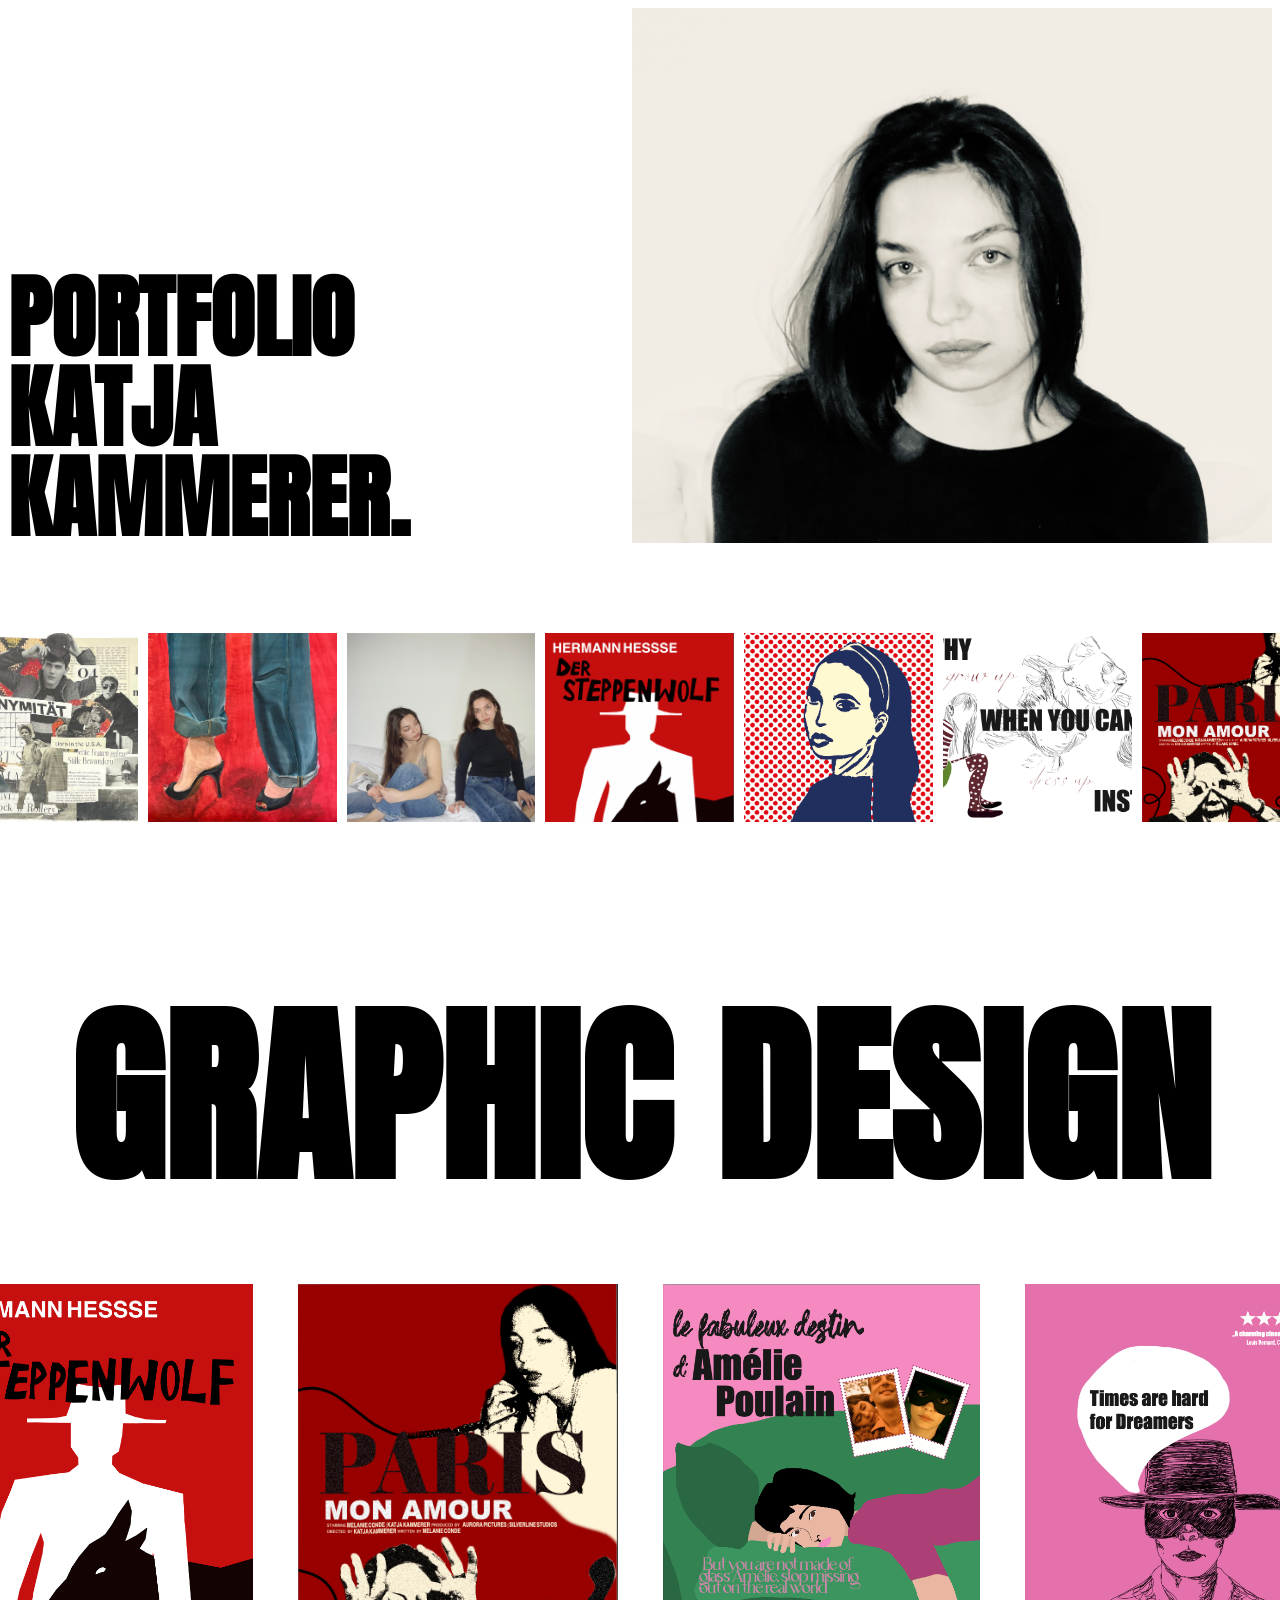
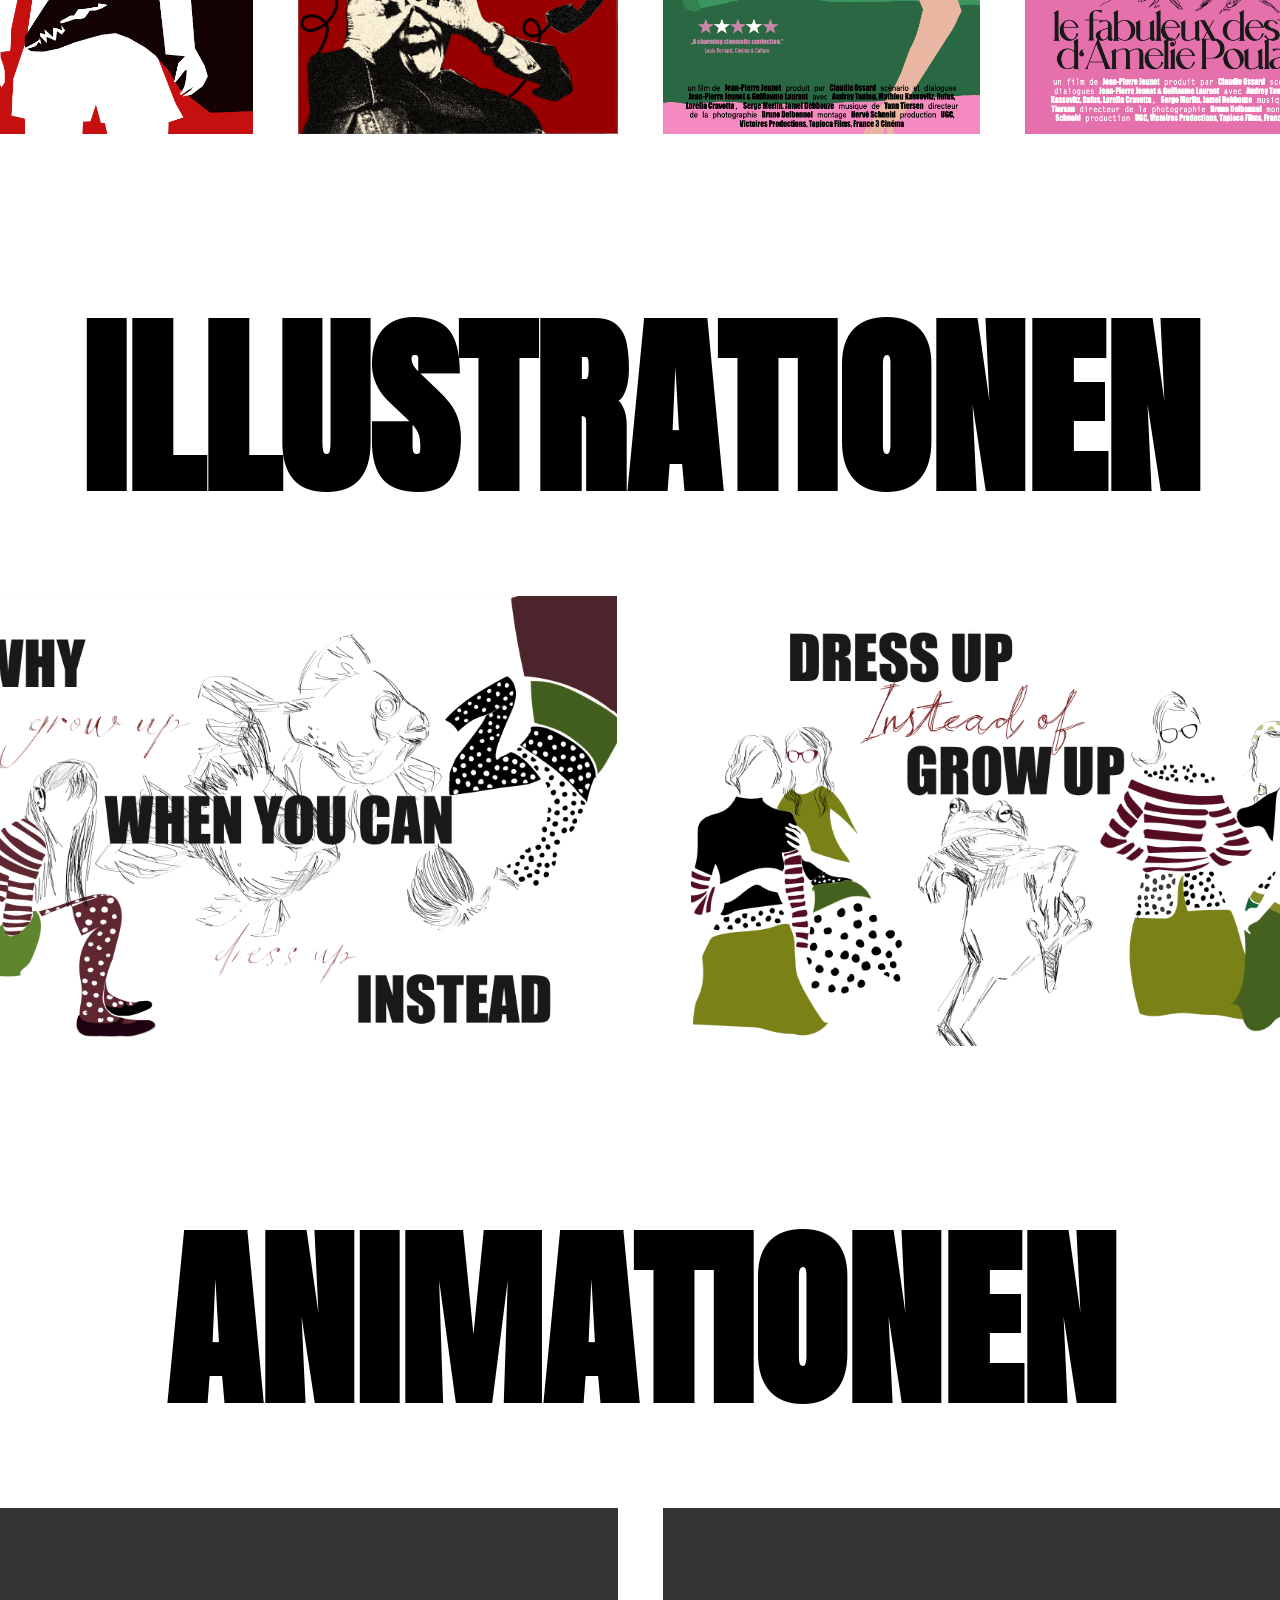
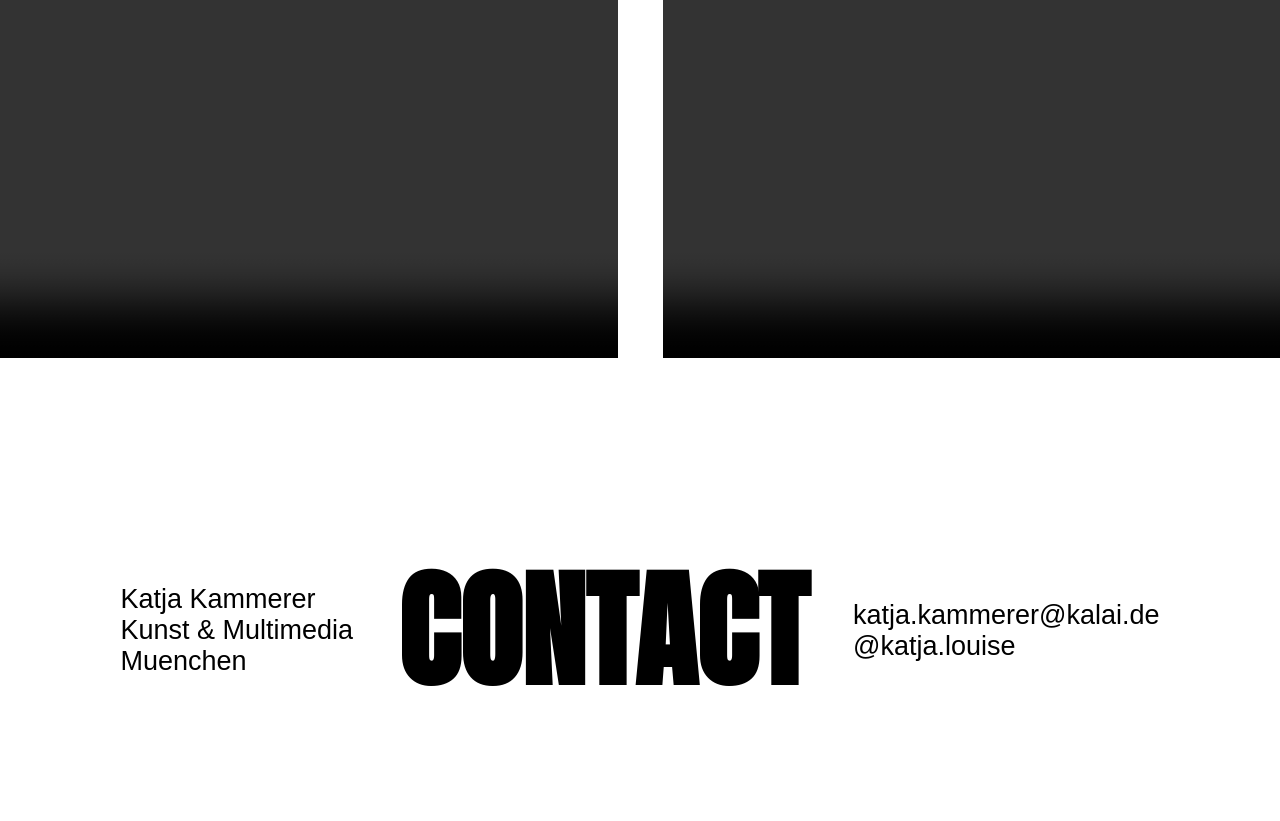
==== index.html @ 0502f02c "commit" ====
<!DOCTYPE html>
<html lang="en">
<head>
    <meta charset="UTF-8">
    <meta name="viewport" content="width=device-width, initial-scale=1.0">
    <title>mypage</title>
    <link rel="stylesheet" href="./style.css">
</head>
<body>
    <div class="überschrift">
        <div>
            <p>PORTFOLIO</p>
            <p>KATJA</p>
            <p>KAMMERER.</p>
        </div>
        <img id="meinbild" src="./images/IMG_9998.jpg " alt="Bild von mir">
    </div>
    <div class="bilder">
        <a href="./collage.html"><img src="./images/collage.jpg"></a>
        <a href="./acryl.html"><img src="./images/acrylschuhe.jpg"></a>
        <img src="./images/fotozweiseiten.jpg">
        <a href="./animation/animation_page/animation.html"><img src="./images/buchcoversteppenwolf.png"></a> 
        <img src="./images/selbstportrait.png">
        <img src="./images/growupillustration.png">
        <img src="./images/filmposterparis.png">
    </div>

    <div>
        <p class="titles">GRAPHIC DESIGN</p>
        <div class="graphicdesignbilder">
            <img src="./images/buchcover_blockkurs.jpg">
            <img src="./images/filmposterparisrichtig.png">
            <img src="./images/filmposteramelie1.png">
            <img src="./images/filmposteramelie2.png">
        </div>
    </div>

    <div>
        <p class="titles">ILLUSTRATIONEN</p>
        <div class="illustrationbilder">
            <img src="./images/illustrationrichtig1.png">
            <img src="./images/illustrationrichtig2.png">
        </div>
    </div>
    <div>
        <p class="titles">ANIMATIONEN</p>
        <div class="animationvideos">
            <video controls>
                <source src="./videos/copy_414218F3-445C-42B7-8293-8252E73D795F.MOV">video
            </video>
            <video controls>
                <source src="./videos/copy_A7578EA6-9EC3-4F9D-9A7A-0EB1C7373B40.MOV">video2
            </video>
        </div>
    </div>
    <div class="contactinformation">
        <div>
            <h3>Katja Kammerer</h3>
            <h3>Kunst & Multimedia</h3>
            <h3>Muenchen</h3>
        </div>
        <h1>CONTACT</h1>
        <div>
            <h3>katja.kammerer@kalai.de</h3>
            <h3>@katja.louise</h3>
        </div>
    </div>

</body>
</html>
---- style.css ----
p{
    color:rgb(0, 0, 0);
    font-family:anton;
    font-size: 10vh;
    text-align:left;
    font-weight: bold;
    margin:0px;
    padding:0px;
    line-height:1;
}

h3{
    font-family: Helvetica, Arial, sans-serif;
    font-size:3vh;
    font-weight: 1;
    margin:0px;
}

.titles{
    margin-top:20vh;
    font-size:15vw;
    text-align:center;
}



#meinbild{
    display:block;
    margin-left:auto;
    width:50vw;
}

.überschrift{
    display:flex;
    align-items:flex-end;
    
}
.bilder{
    display:flex;
    justify-content:center;
    gap:10px;
}

.bilder img,.graphicdesignbilder img,.illustrationbilder img{
    height: 21vh;
    width: auto;
    display: block;
    margin-top:10vh;
    transition: transform 0.3s ease;
}

.bilder img:hover,.graphicdesignbilder img:hover,.illustrationbilder img:hover,.animationvideos video:hover {
  transform: scale(1.1) translateY(-5px);
}

.graphicdesignbilder, .illustrationbilder,.animationvideos{
    display:flex;
    justify-content:center;
    gap:5vh;
}
.graphicdesignbilder img, .illustrationbilder img,.animationvideos video{
    height: 50vh;
    width: auto;
    display: block;
    margin-top:10vh;

}

.contactinformation{
    display:flex;
    justify-content:center;
    gap:5vh;
    margin-top:10vh;
    align-items: center;
    

}

h1{
    font-family:anton;
    font-size:10vw;
}

@font-face {
    font-family:anton;
    src: url(./fonts/anton.ttf);
}

@font-face {
    font-family:montserrat;
    src: url(./fonts/Montserrat-VariableFont_wght.ttf);
}
    

.button{
    width:20vw;
    display:block;
    margin:auto;
}
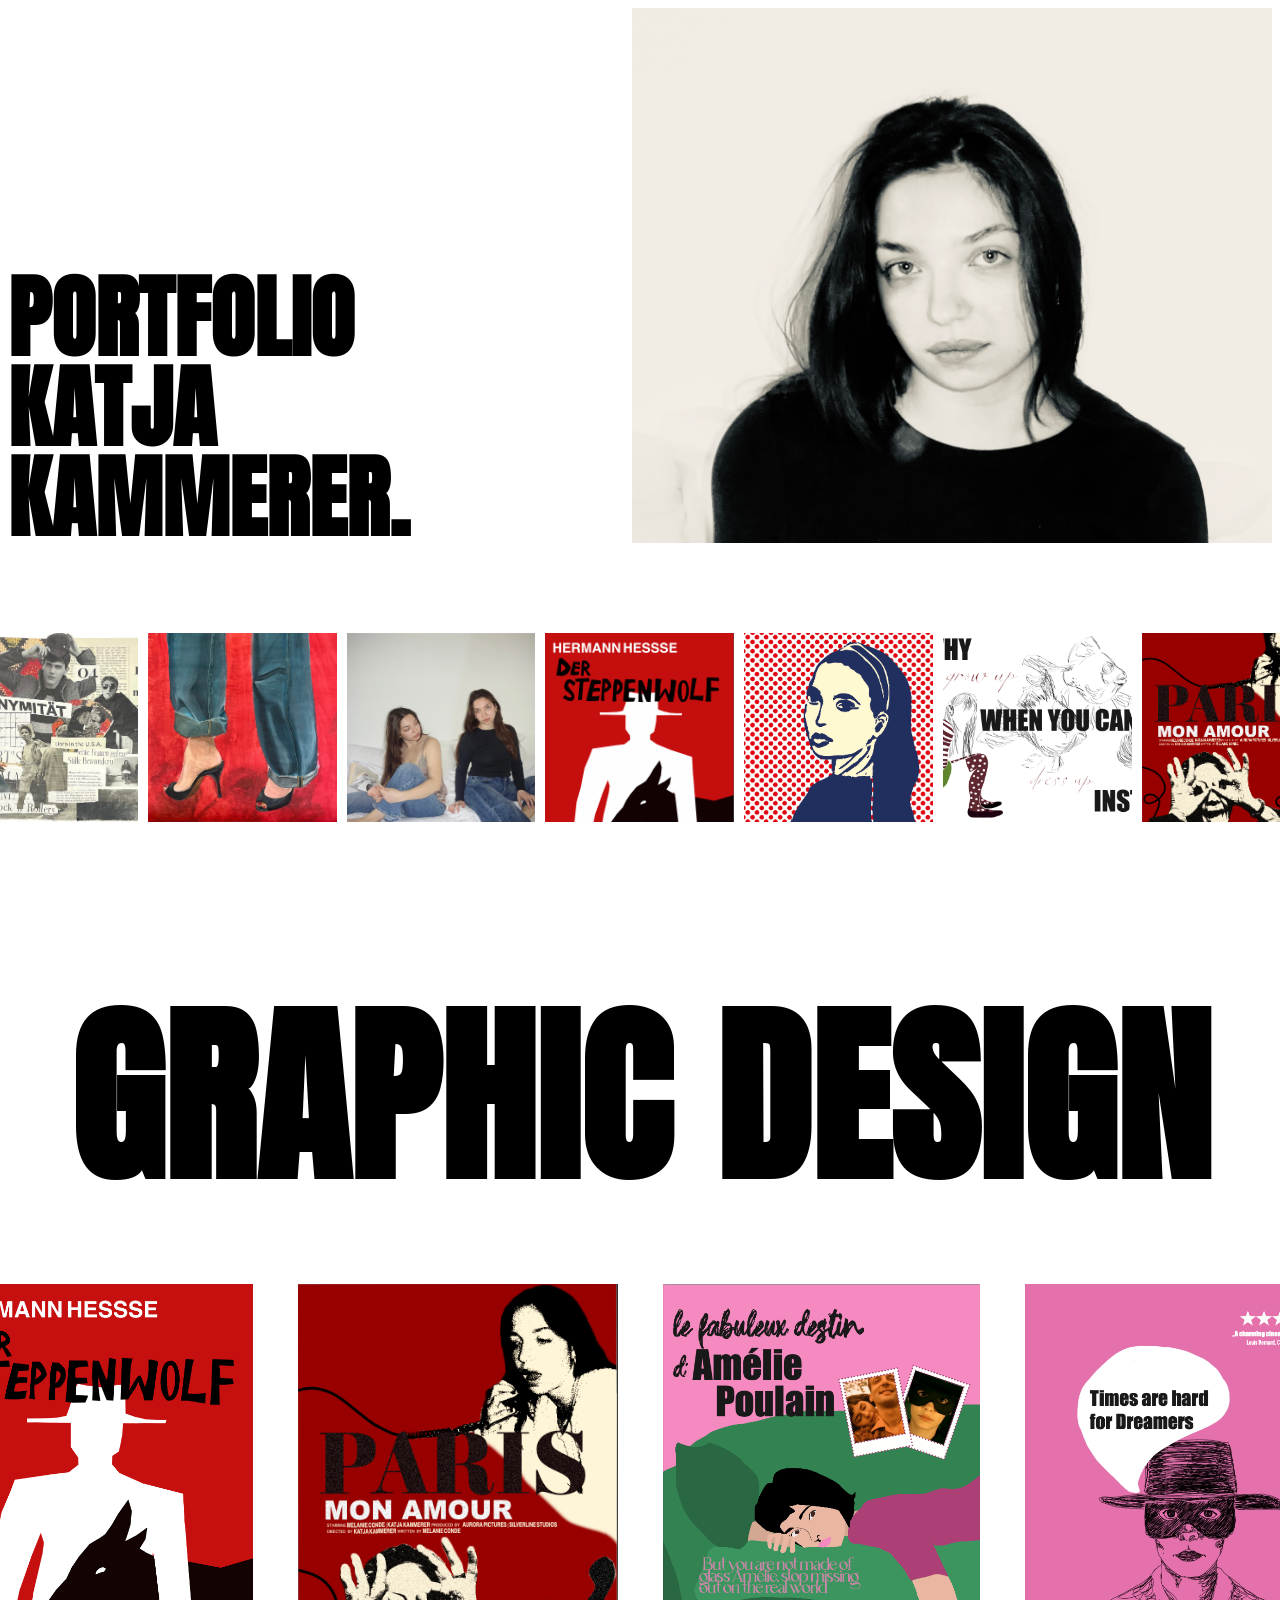
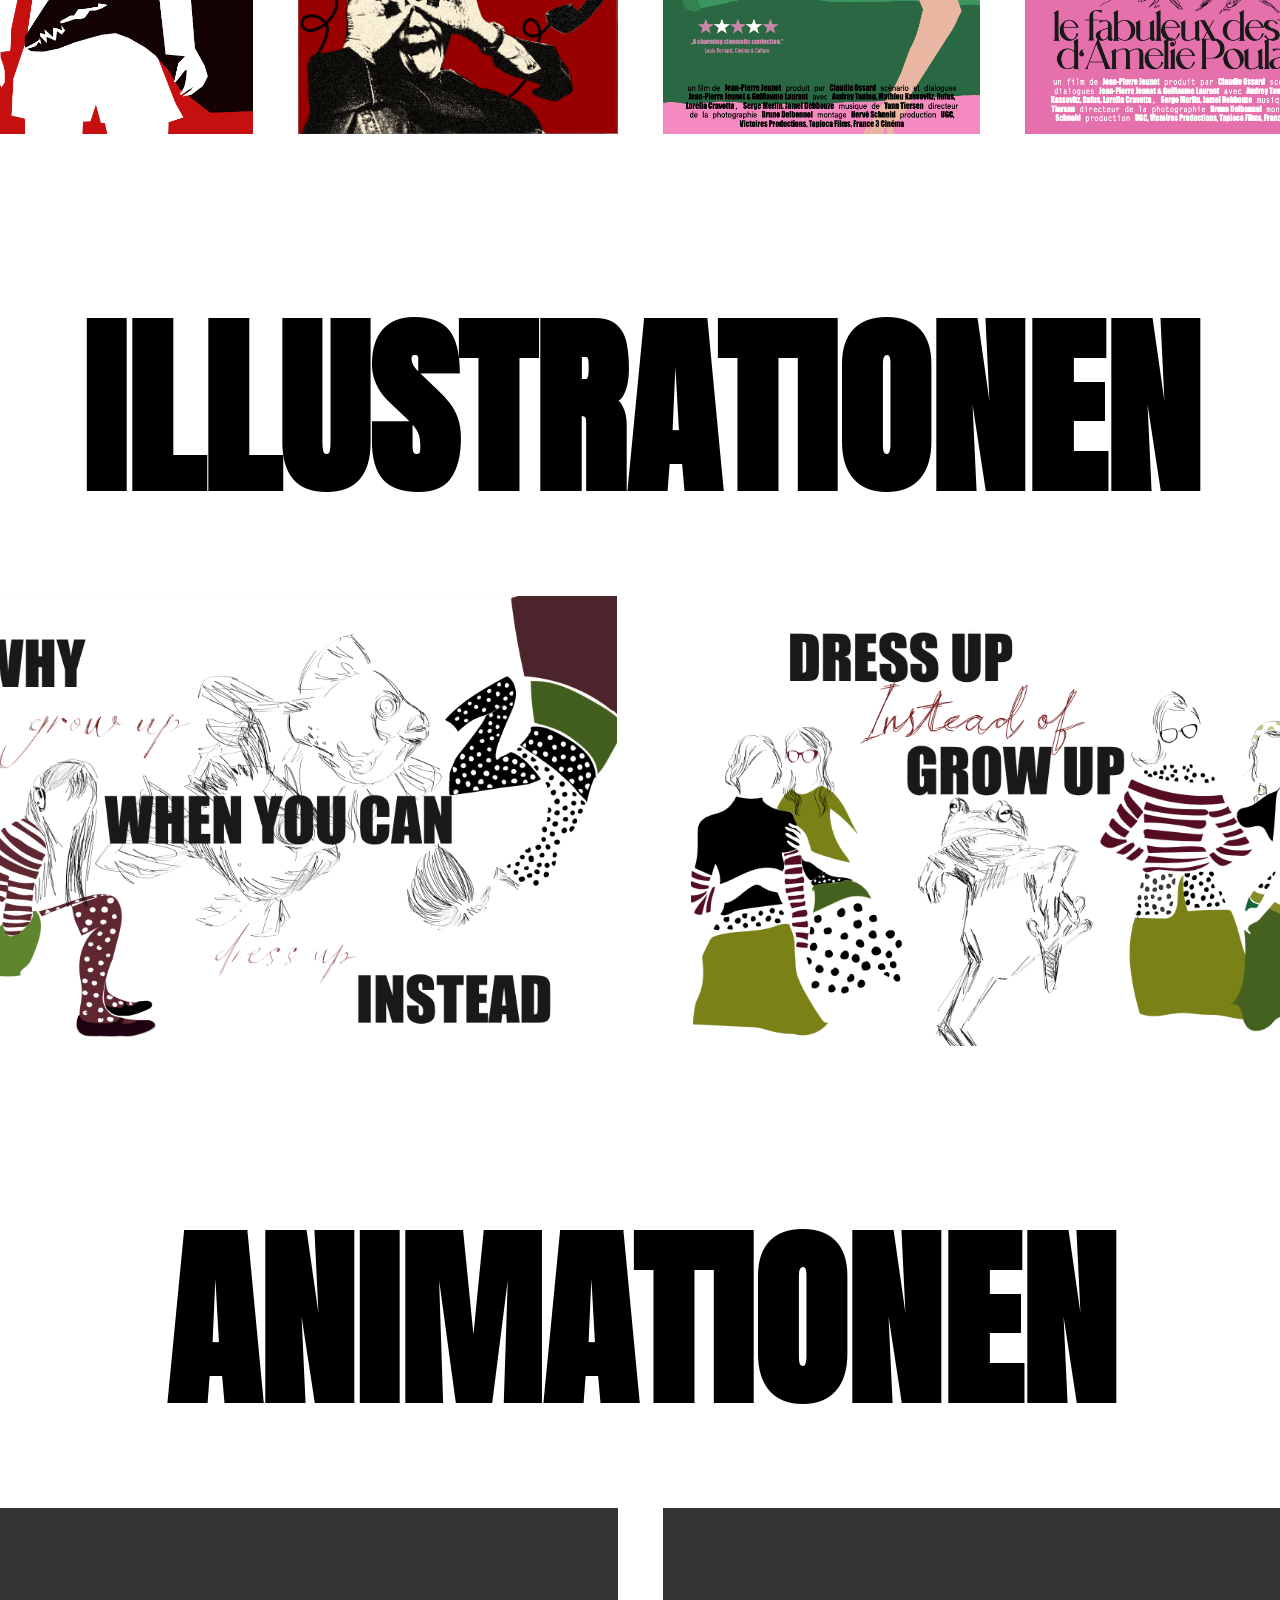
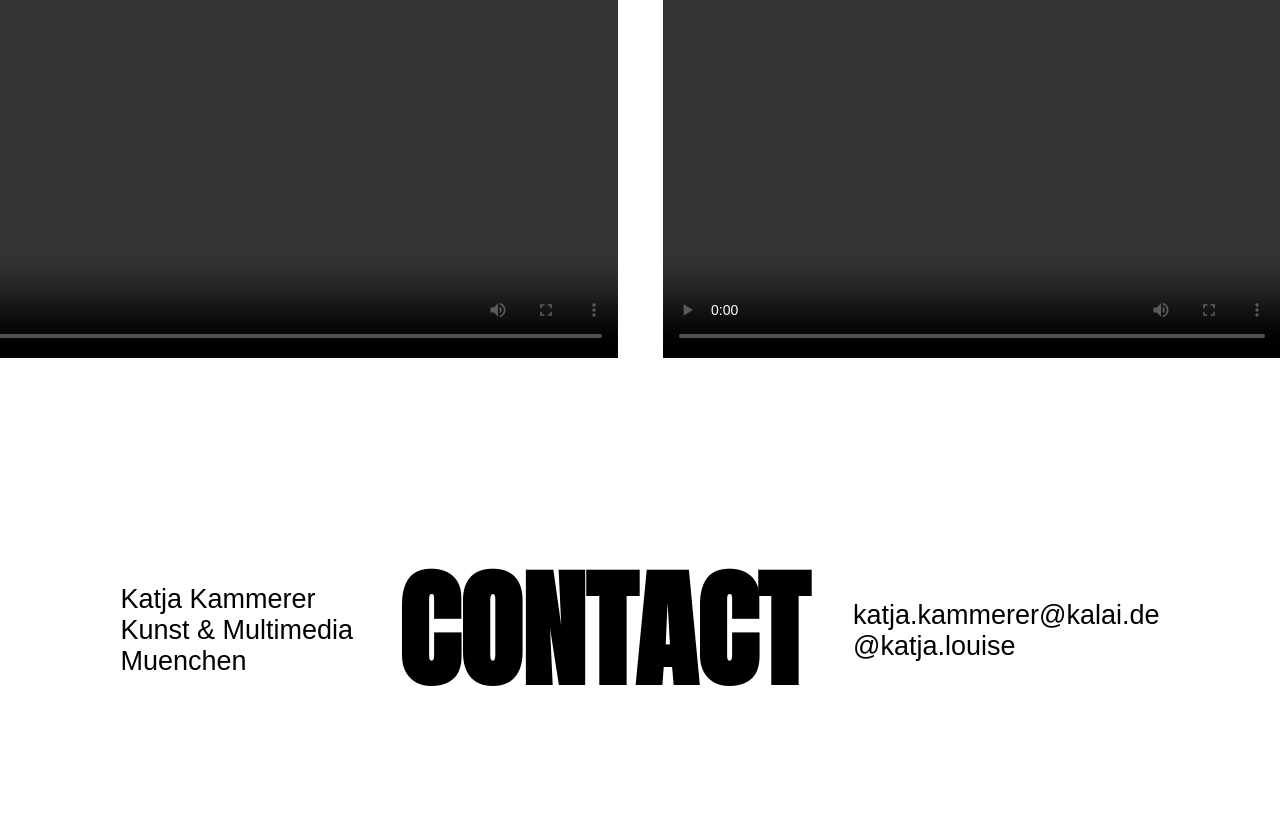
==== commit 666e9875: "commit" ====
--- a/index.html
+++ b/index.html
@@ -20,7 +20,7 @@
         <a href="./acryl.html"><img src="./images/acrylschuhe.jpg"></a>
         <img src="./images/fotozweiseiten.jpg">
         <a href="./animation/animation_page/animation.html"><img src="./images/buchcoversteppenwolf.png"></a> 
-        <img src="./images/selbstportrait.png">
+        <a href="" ><img src="./images/selbstportrait.png"></a>
         <img src="./images/growupillustration.png">
         <img src="./images/filmposterparis.png">
     </div>
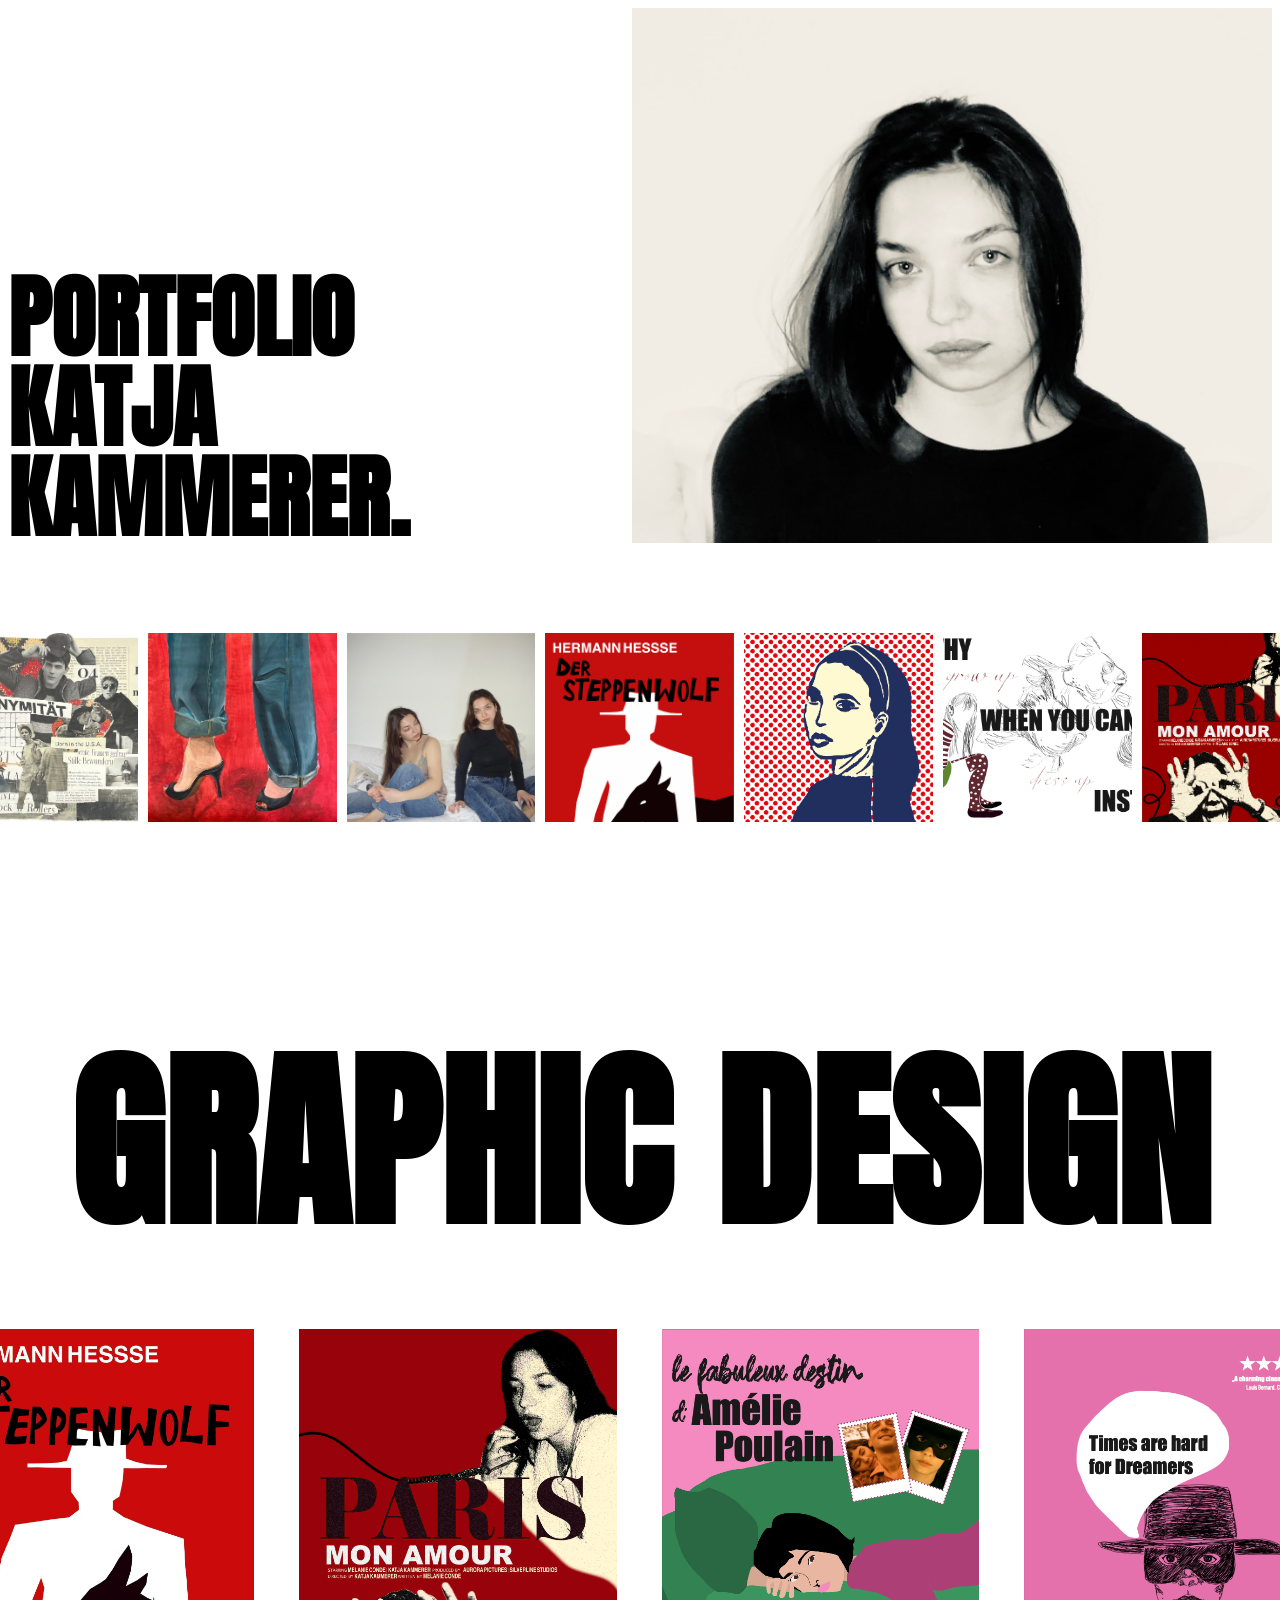
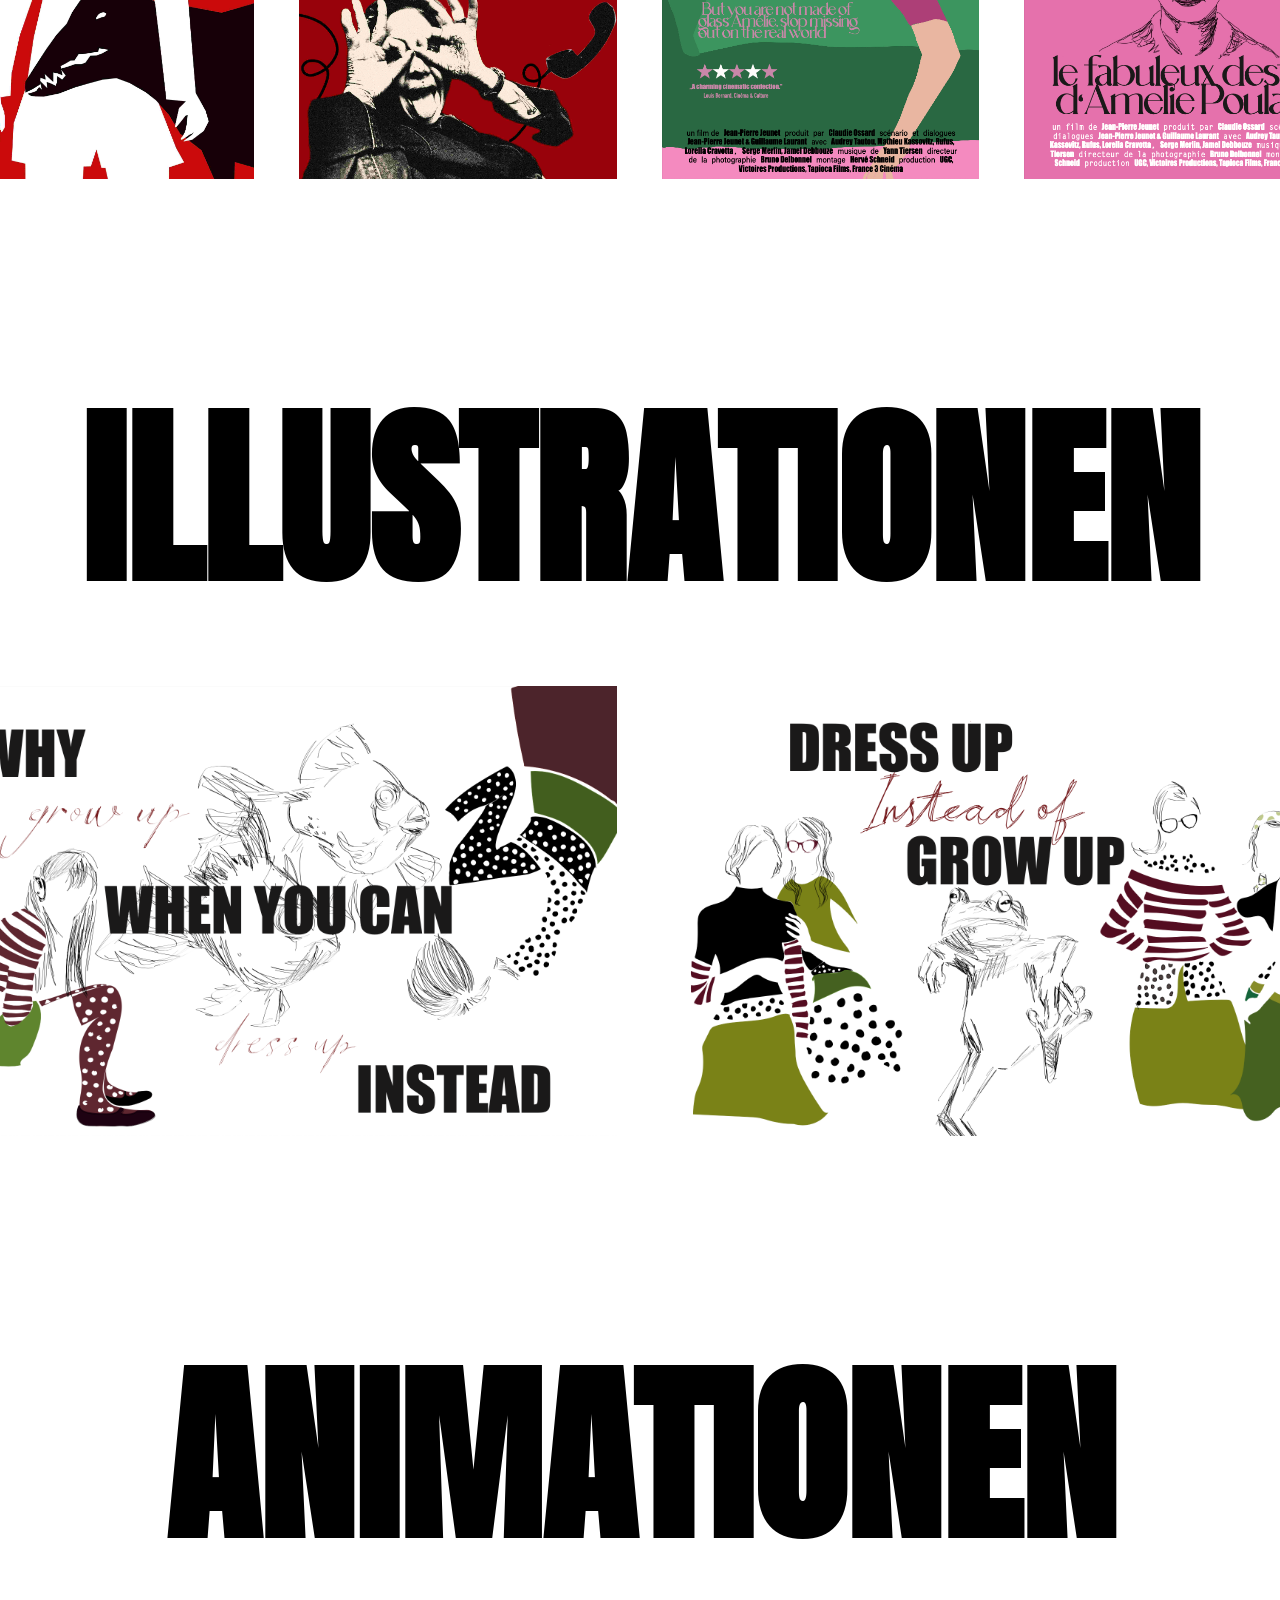
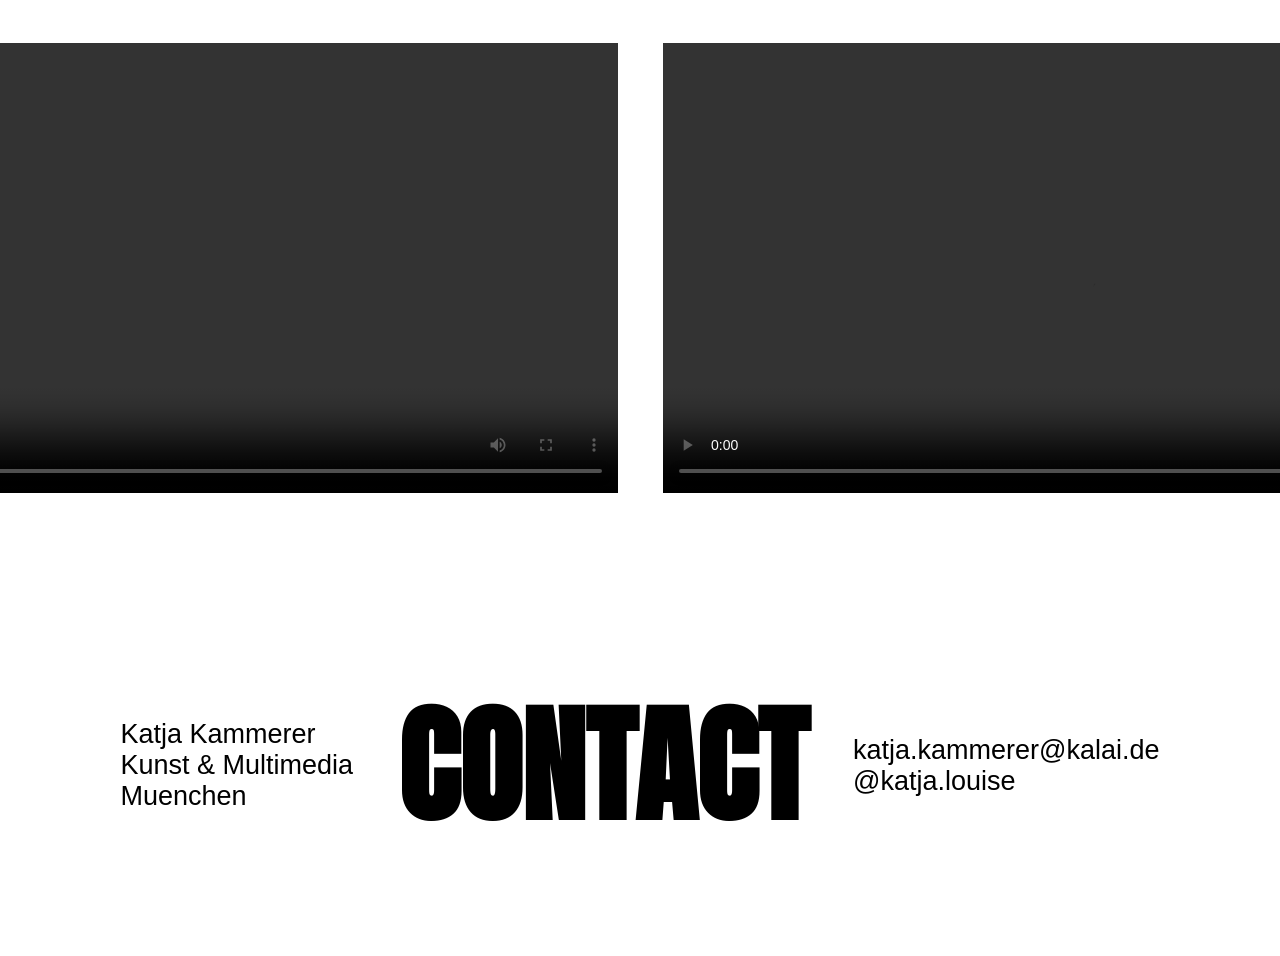
==== commit 28590b0d: "commit" ====
--- a/index.html
+++ b/index.html
@@ -19,17 +19,17 @@
         <a href="./collage.html"><img src="./images/collage.jpg"></a>
         <a href="./acryl.html"><img src="./images/acrylschuhe.jpg"></a>
         <img src="./images/fotozweiseiten.jpg">
-        <a href="./animation/animation_page/animation.html"><img src="./images/buchcoversteppenwolf.png"></a> 
-        <a href="" ><img src="./images/selbstportrait.png"></a>
-        <img src="./images/growupillustration.png">
-        <img src="./images/filmposterparis.png">
+        <a href="./buchcover.html"><img src="./images/buchcoversteppenwolf.png"></a> 
+        <a href="./selbstportrait.html"><img src="./images/selbstportrait.png"></a>
+        <a href="./illustration.html"><img src="./images/growupillustration.png"></a>
+        <a href="./parisposter.html"><img src="./images/filmposterparis.png"></a> 
     </div>
 
     <div>
         <p class="titles">GRAPHIC DESIGN</p>
         <div class="graphicdesignbilder">
-            <img src="./images/buchcover_blockkurs.jpg">
-            <img src="./images/filmposterparisrichtig.png">
+            <img src="./animation/animation_page/frames/11.jpg">
+            <img src="./images/parisposter.jpg">
             <img src="./images/filmposteramelie1.png">
             <img src="./images/filmposteramelie2.png">
         </div>
--- a/style.css
+++ b/style.css
@@ -17,7 +17,7 @@
 }
 
 .titles{
-    margin-top:20vh;
+    margin-top:25vh;
     font-size:15vw;
     text-align:center;
 }
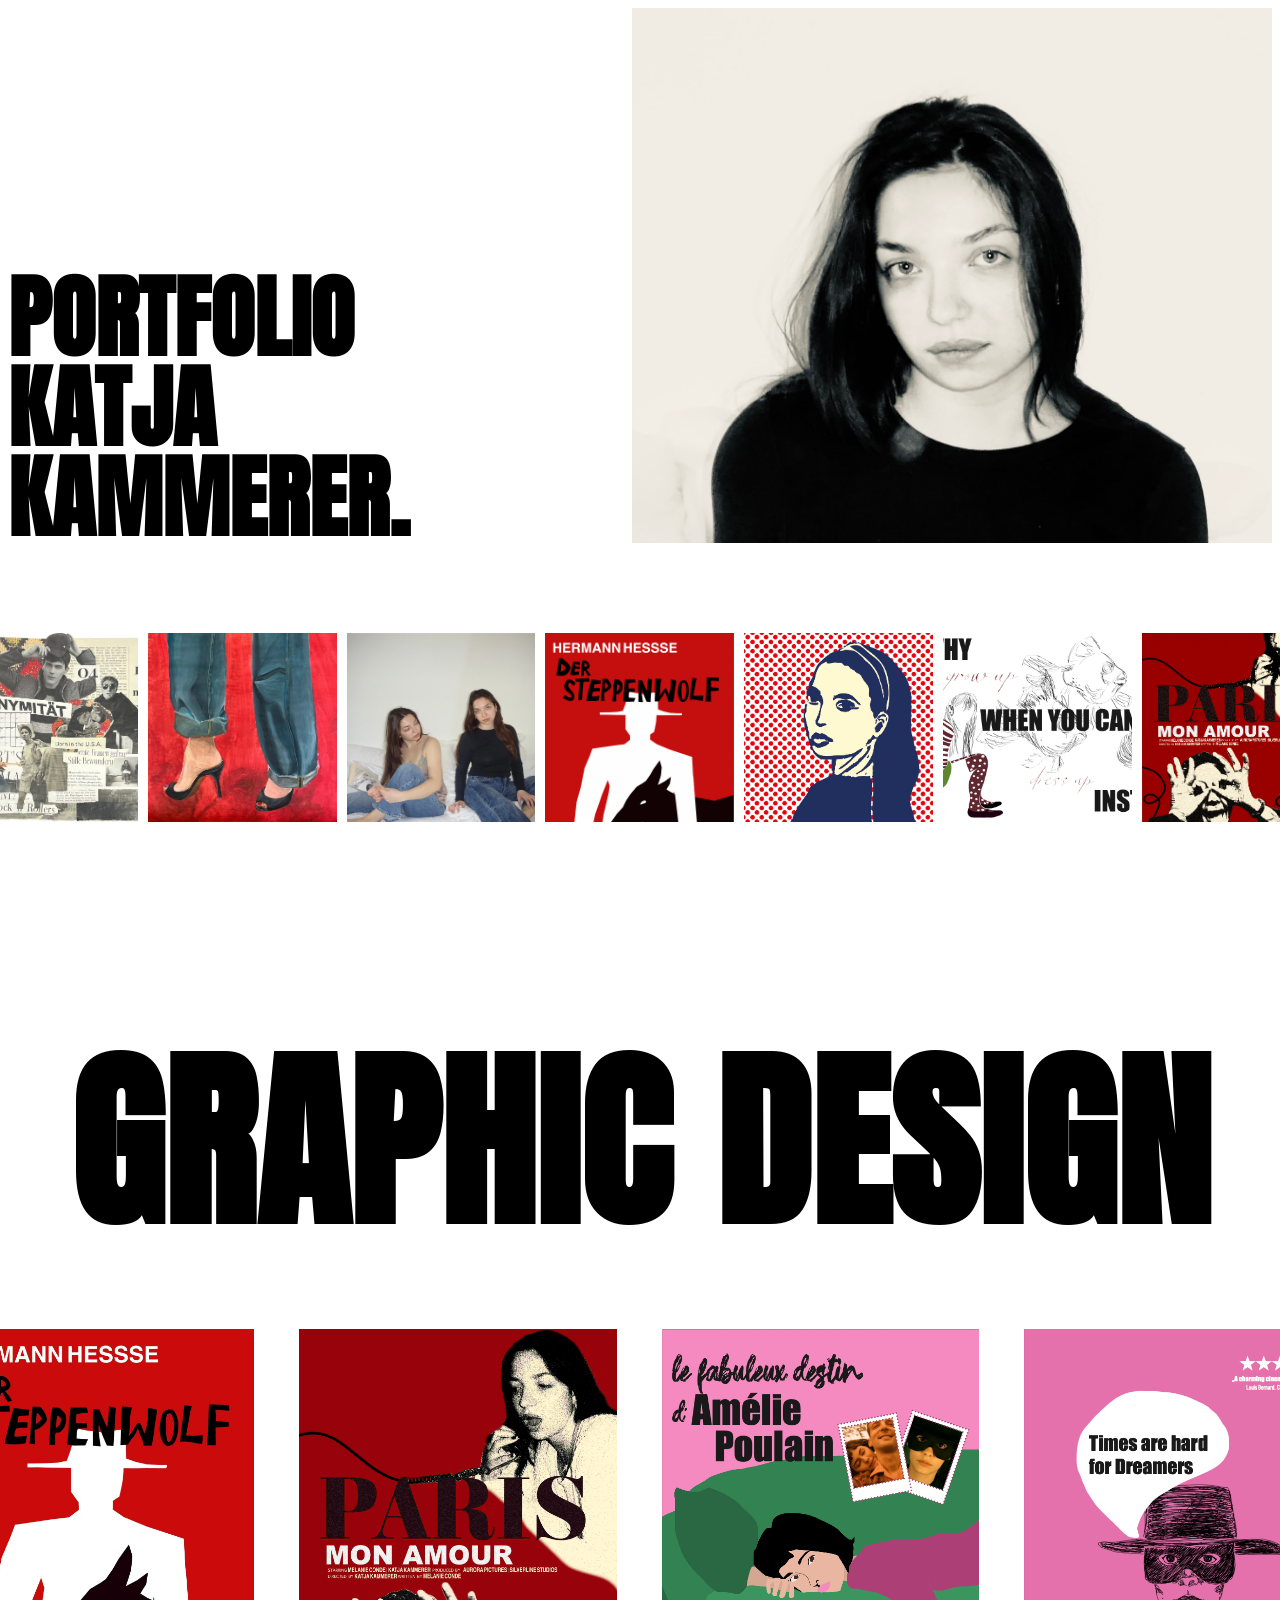
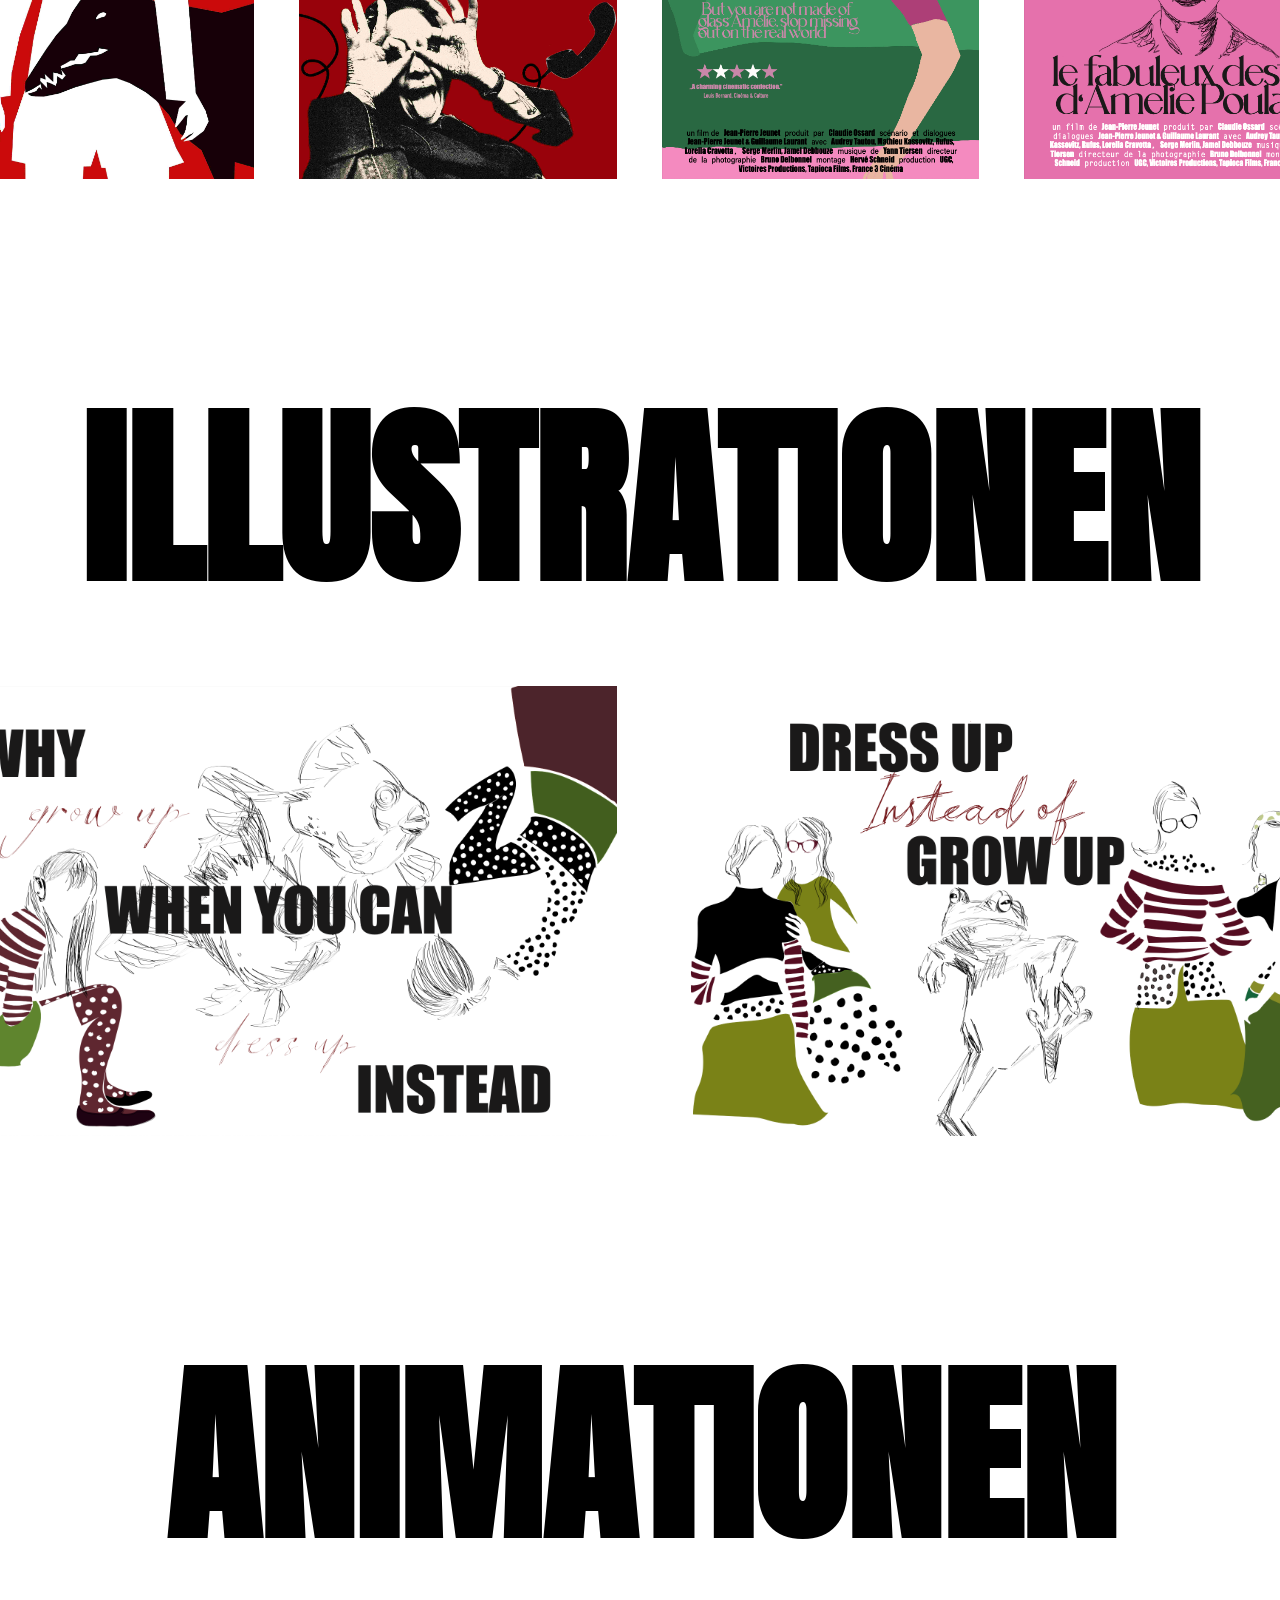
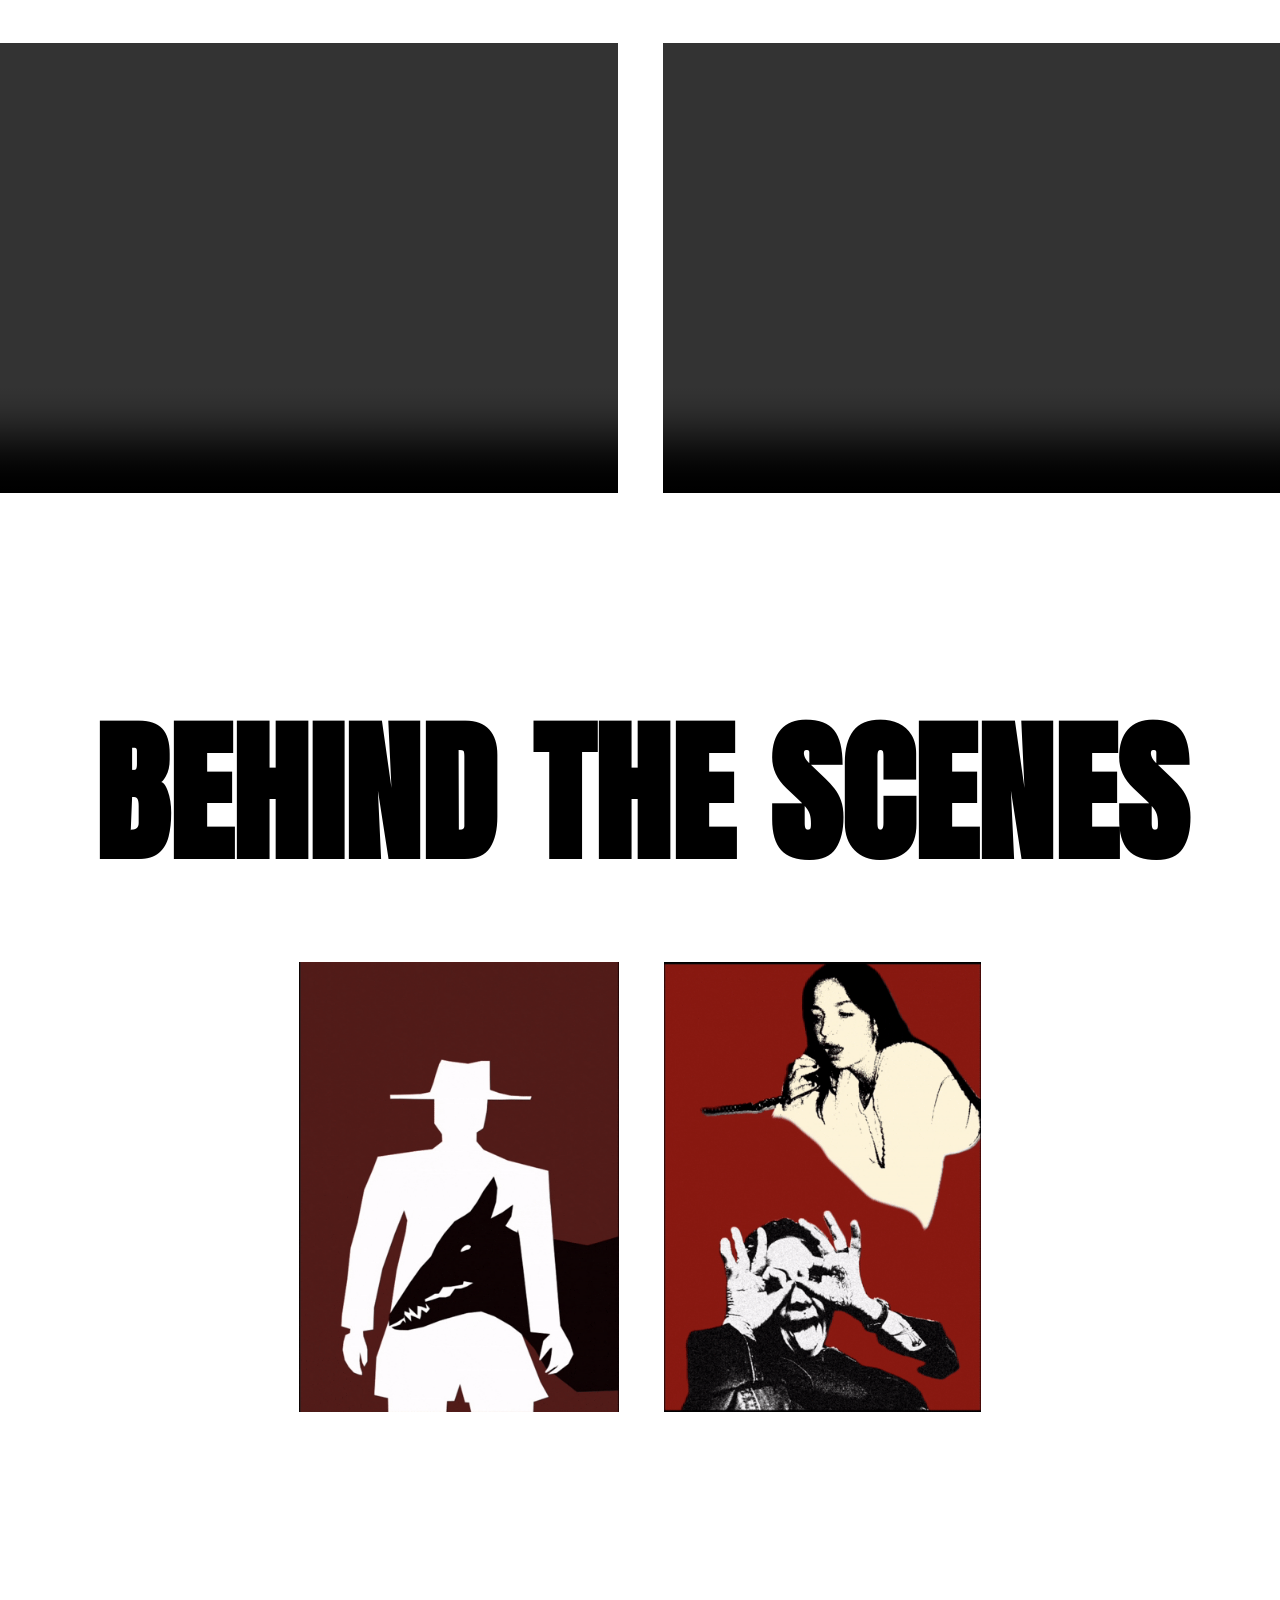
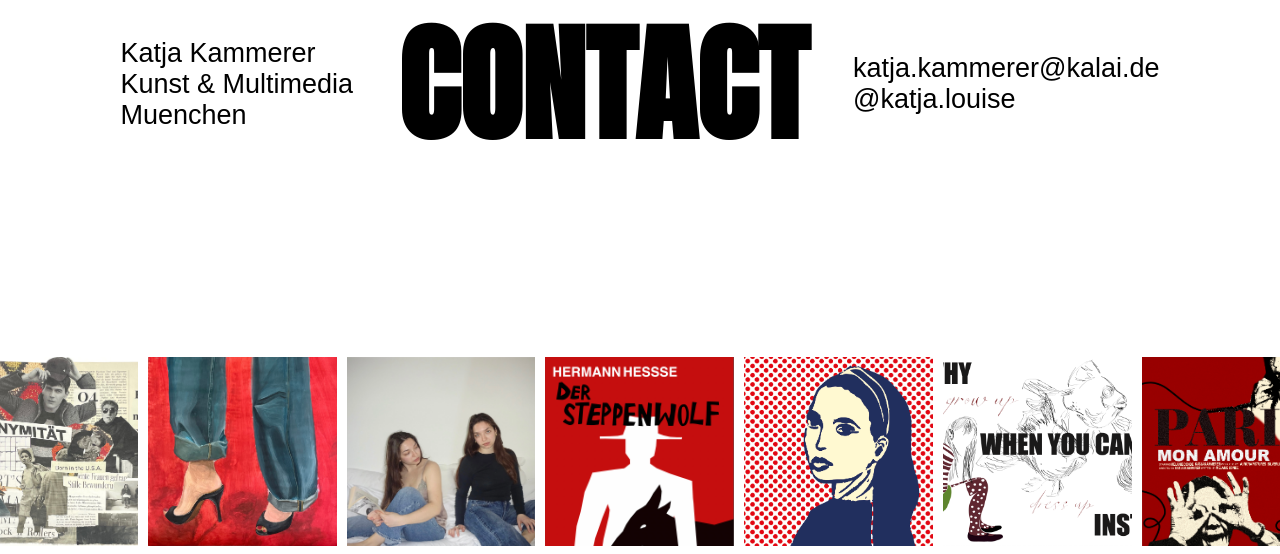
==== commit 55299888: "commit" ====
--- a/index.html
+++ b/index.html
@@ -28,7 +28,7 @@
     <div>
         <p class="titles">GRAPHIC DESIGN</p>
         <div class="graphicdesignbilder">
-            <img src="./animation/animation_page/frames/11.jpg">
+            <img src="./images/11.jpg">
             <img src="./images/parisposter.jpg">
             <img src="./images/filmposteramelie1.png">
             <img src="./images/filmposteramelie2.png">
@@ -53,6 +53,13 @@
             </video>
         </div>
     </div>
+    <div>
+        <p class="titles1">BEHIND THE SCENES</p>
+        <div class="gifs">
+            <img src="./gifs/steppenwolf.GIF">
+            <img src="./gifs/copy_B715F1EA-2B11-43FB-B0CD-914623AFFC62.gif">
+        </div>
+    </div>
     <div class="contactinformation">
         <div>
             <h3>Katja Kammerer</h3>
@@ -65,6 +72,16 @@
             <h3>@katja.louise</h3>
         </div>
     </div>
+    </div>
+    <div class="bilder">
+        <a href="./collage.html"><img src="./images/collage.jpg"></a>
+        <a href="./acryl.html"><img src="./images/acrylschuhe.jpg"></a>
+        <img src="./images/fotozweiseiten.jpg">
+        <a href="./buchcover.html"><img src="./images/buchcoversteppenwolf.png"></a> 
+        <a href="./selbstportrait.html"><img src="./images/selbstportrait.png"></a>
+        <a href="./illustration.html"><img src="./images/growupillustration.png"></a>
+        <a href="./parisposter.html"><img src="./images/filmposterparis.png"></a> 
+    </div>
 
 </body>
 </html>
--- a/style.css
+++ b/style.css
@@ -22,6 +22,12 @@
     text-align:center;
 }
 
+.titles1{
+    margin-top:25vh;
+    font-size:12vw;
+    text-align:center;
+}
+
 
 
 #meinbild{
@@ -41,7 +47,7 @@
     gap:10px;
 }
 
-.bilder img,.graphicdesignbilder img,.illustrationbilder img{
+.bilder img,.graphicdesignbilder img,.illustrationbilder img,.gifs img{
     height: 21vh;
     width: auto;
     display: block;
@@ -53,12 +59,12 @@
   transform: scale(1.1) translateY(-5px);
 }
 
-.graphicdesignbilder, .illustrationbilder,.animationvideos{
+.graphicdesignbilder, .illustrationbilder,.animationvideos,.gifs{
     display:flex;
     justify-content:center;
     gap:5vh;
 }
-.graphicdesignbilder img, .illustrationbilder img,.animationvideos video{
+.graphicdesignbilder img, .illustrationbilder img,.animationvideos video,.gifs img{
     height: 50vh;
     width: auto;
     display: block;
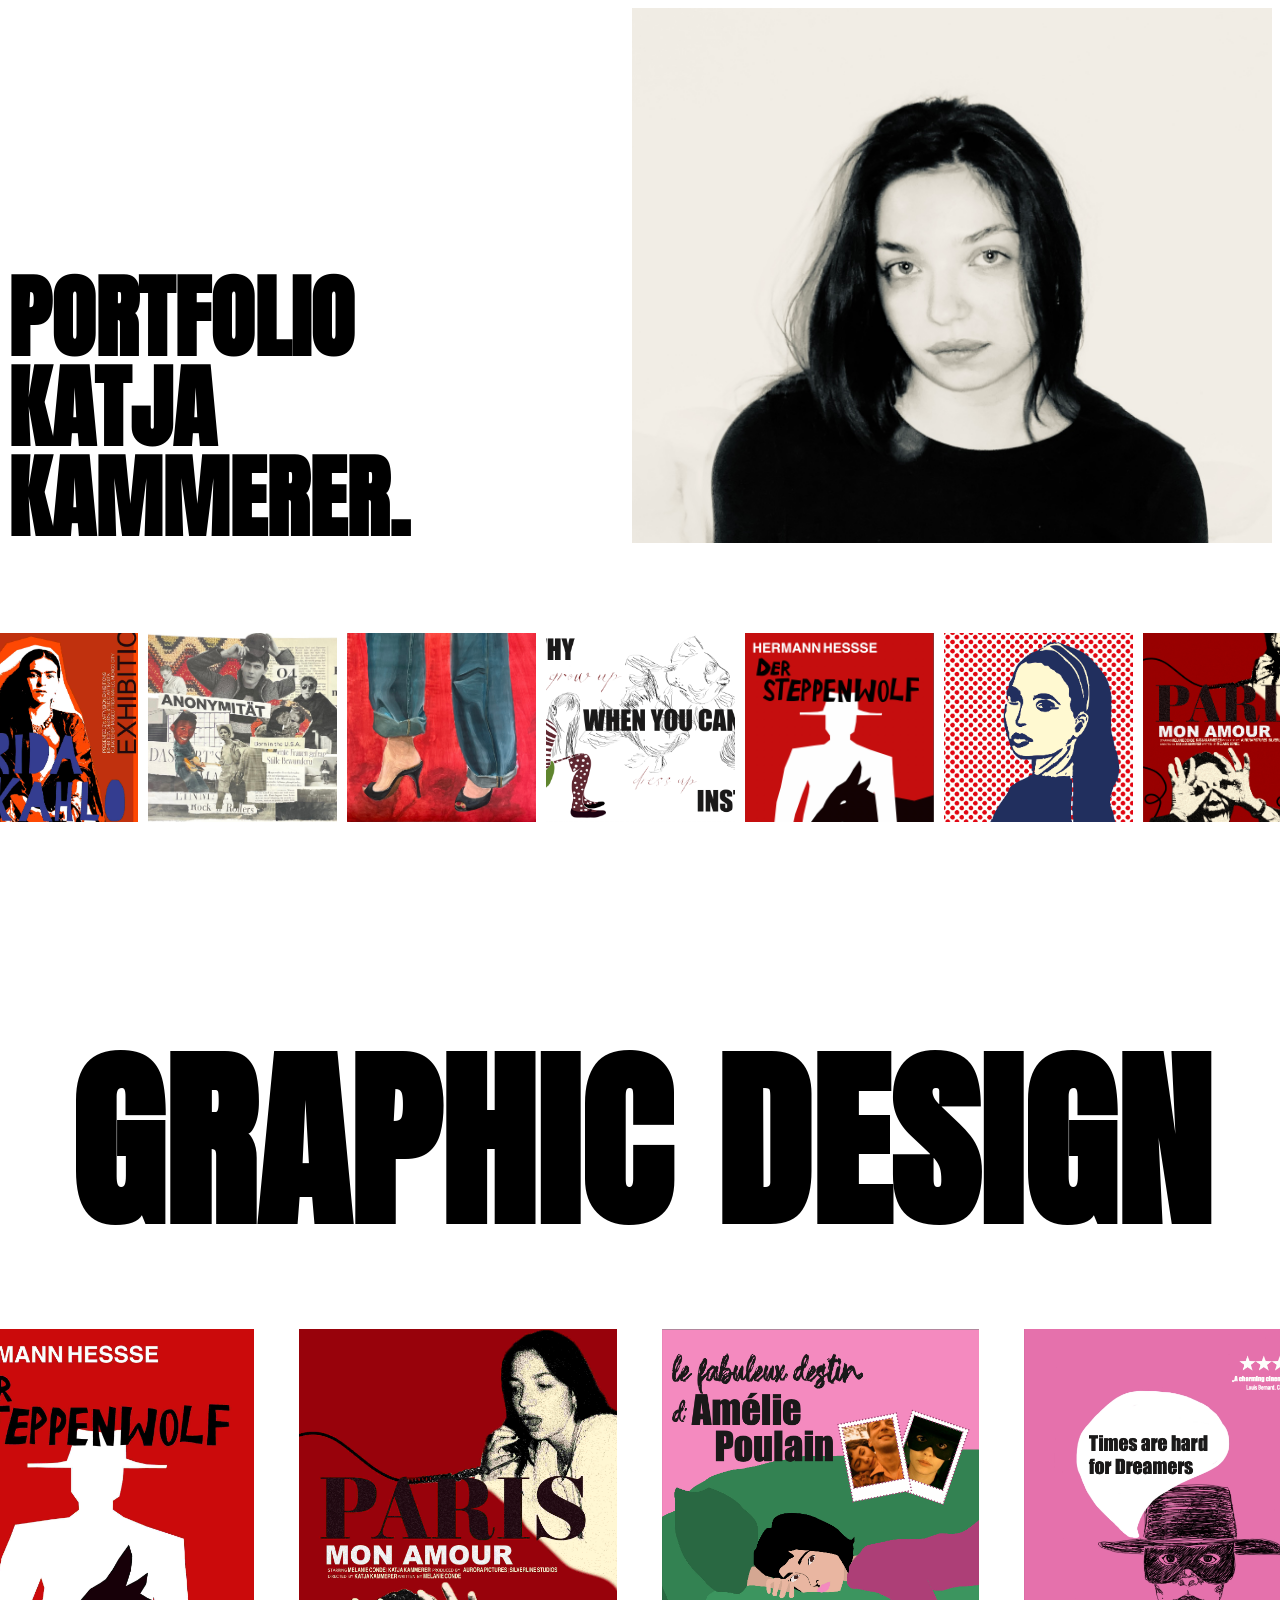
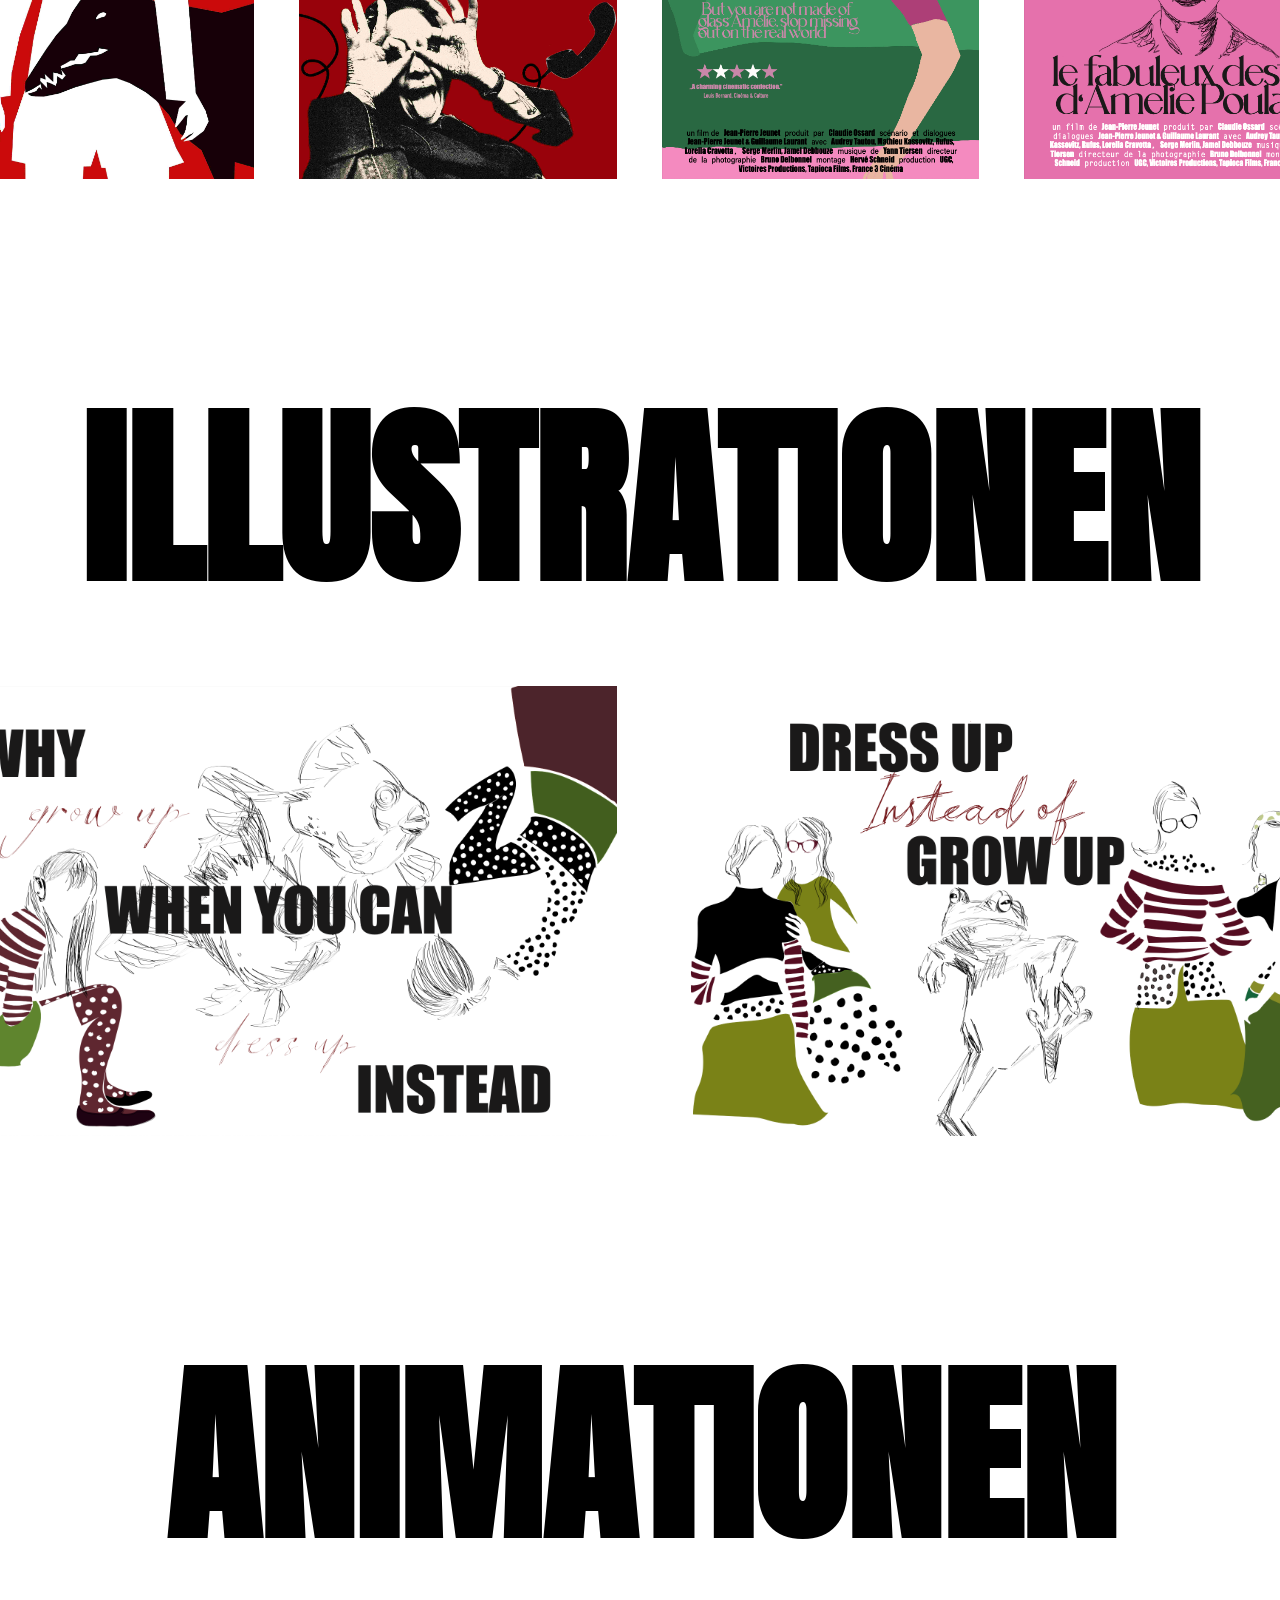
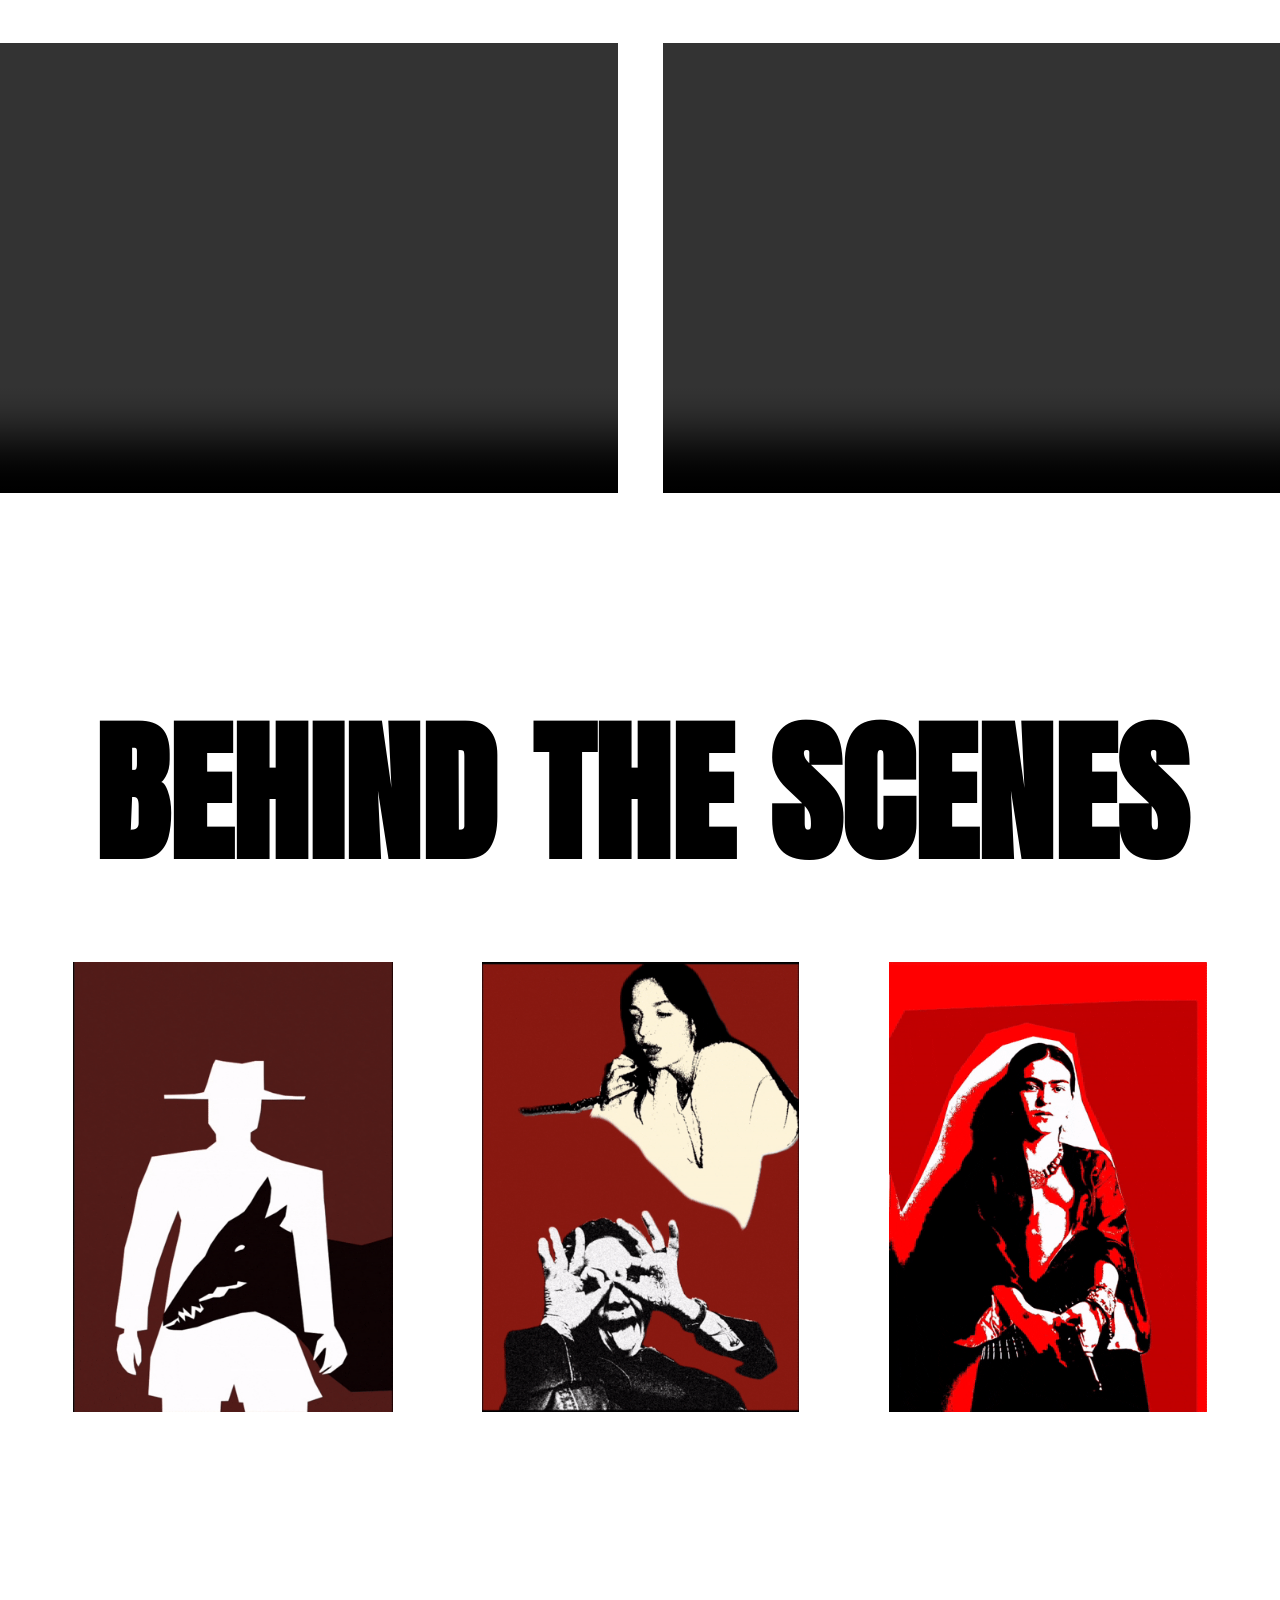
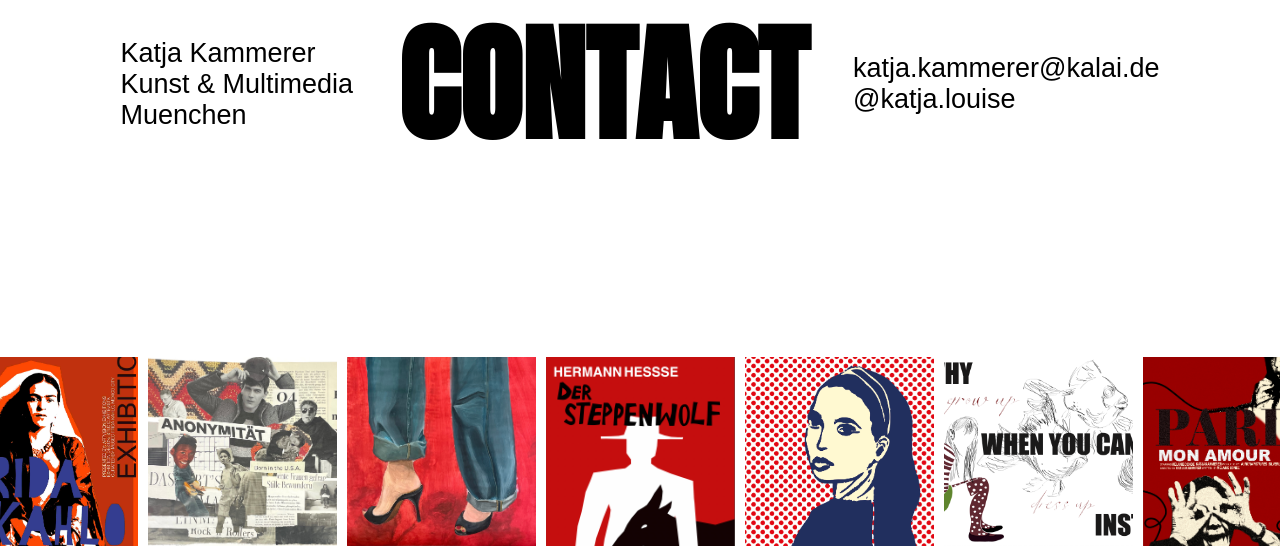
==== commit 509f208b: "commit" ====
--- a/index.html
+++ b/index.html
@@ -16,30 +16,30 @@
         <img id="meinbild" src="./images/IMG_9998.jpg " alt="Bild von mir">
     </div>
     <div class="bilder">
+        <a href="./fridaexhibition.html"><img src="./images/fridaklein.png"></a>
         <a href="./collage.html"><img src="./images/collage.jpg"></a>
         <a href="./acryl.html"><img src="./images/acrylschuhe.jpg"></a>
-        <img src="./images/fotozweiseiten.jpg">
+        <a href="./illustration.html"><img src="./images/growupillustration.png"></a>
         <a href="./buchcover.html"><img src="./images/buchcoversteppenwolf.png"></a> 
         <a href="./selbstportrait.html"><img src="./images/selbstportrait.png"></a>
-        <a href="./illustration.html"><img src="./images/growupillustration.png"></a>
         <a href="./parisposter.html"><img src="./images/filmposterparis.png"></a> 
     </div>
 
     <div>
         <p class="titles">GRAPHIC DESIGN</p>
         <div class="graphicdesignbilder">
-            <img src="./images/11.jpg">
-            <img src="./images/parisposter.jpg">
-            <img src="./images/filmposteramelie1.png">
-            <img src="./images/filmposteramelie2.png">
+            <a href="./buchcover.html"><img src="./images/11.jpg"></a>
+            <a href="./selbstportrait.html"><img src="./images/parisposter.jpg"></a>
+            <a href="./amelieposter1.html"><img src="./images/filmposteramelie1.png"></a>
+            <a href="./amelieposter2.html"><img src="./images/filmposteramelie2.png"></a>
         </div>
     </div>
 
     <div>
         <p class="titles">ILLUSTRATIONEN</p>
         <div class="illustrationbilder">
-            <img src="./images/illustrationrichtig1.png">
-            <img src="./images/illustrationrichtig2.png">
+            <a href="./illustration.html"><img src="./images/illustrationrichtig1.png"></a>
+            <a href="./illustration2.html"><img src="./images/illustrationrichtig2.png"></a>
         </div>
     </div>
     <div>
@@ -58,6 +58,7 @@
         <div class="gifs">
             <img src="./gifs/steppenwolf.GIF">
             <img src="./gifs/copy_B715F1EA-2B11-43FB-B0CD-914623AFFC62.gif">
+            <img src="./gifs/giffrida.gif">
         </div>
     </div>
     <div class="contactinformation">
@@ -74,9 +75,9 @@
     </div>
     </div>
     <div class="bilder">
+        <a href="./fridaexhibition.html"><img src="./images/fridaklein.png"></a>
         <a href="./collage.html"><img src="./images/collage.jpg"></a>
         <a href="./acryl.html"><img src="./images/acrylschuhe.jpg"></a>
-        <img src="./images/fotozweiseiten.jpg">
         <a href="./buchcover.html"><img src="./images/buchcoversteppenwolf.png"></a> 
         <a href="./selbstportrait.html"><img src="./images/selbstportrait.png"></a>
         <a href="./illustration.html"><img src="./images/growupillustration.png"></a>
--- a/style.css
+++ b/style.css
@@ -71,6 +71,9 @@
     margin-top:10vh;
 
 }
+.gifs{
+    gap:7vw;
+}
 
 .contactinformation{
     display:flex;
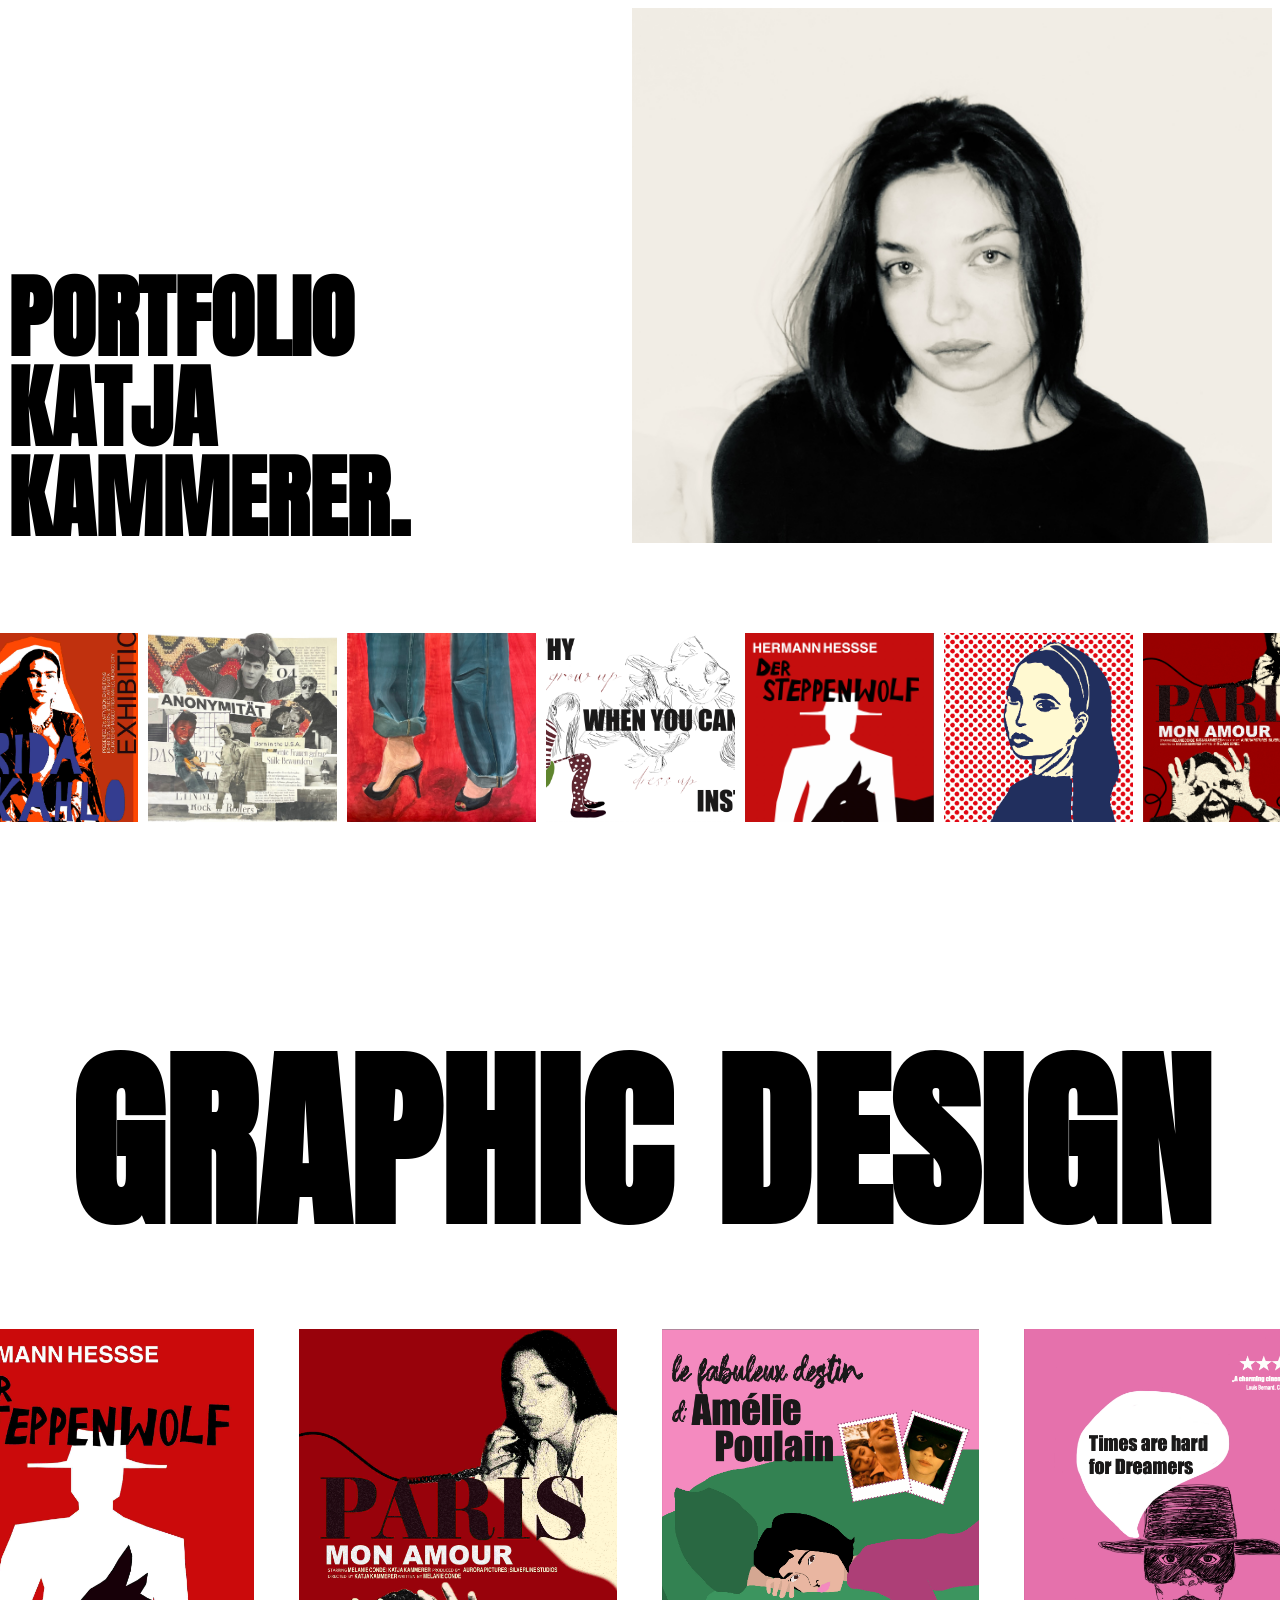
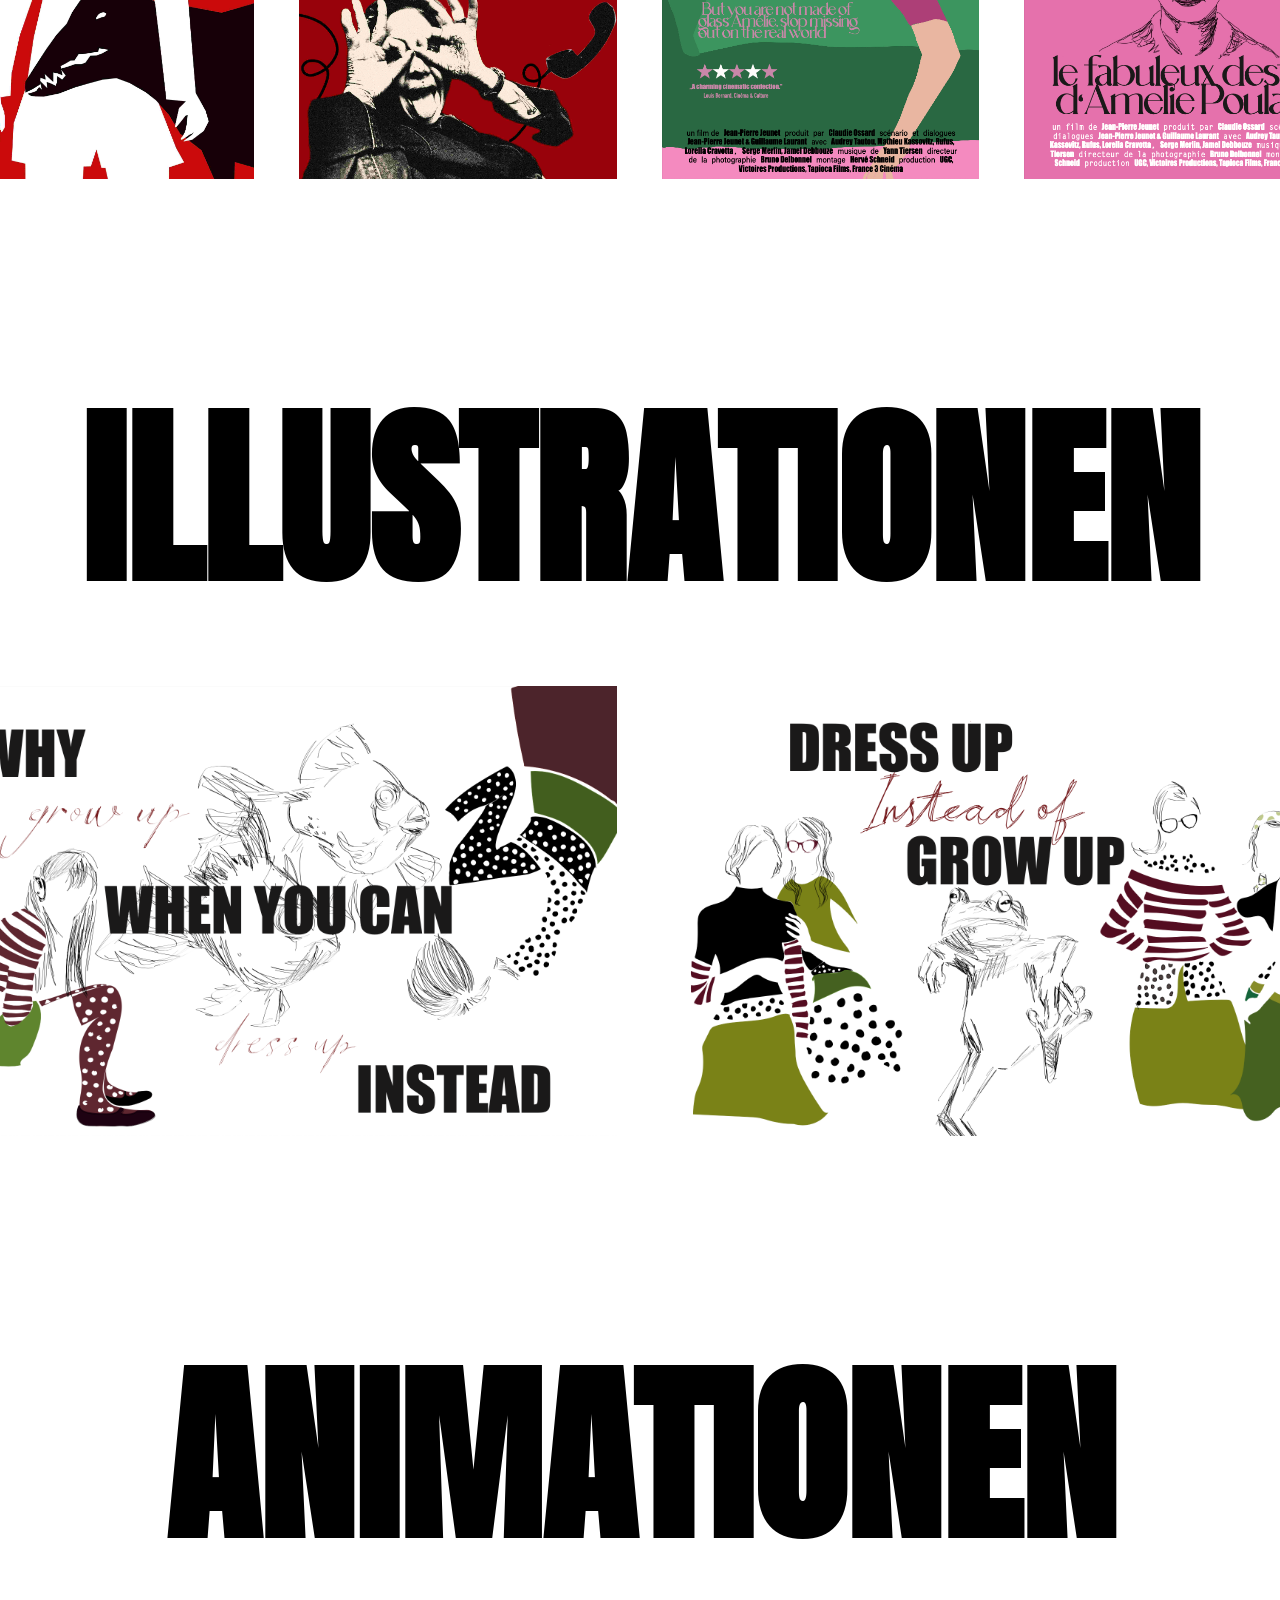
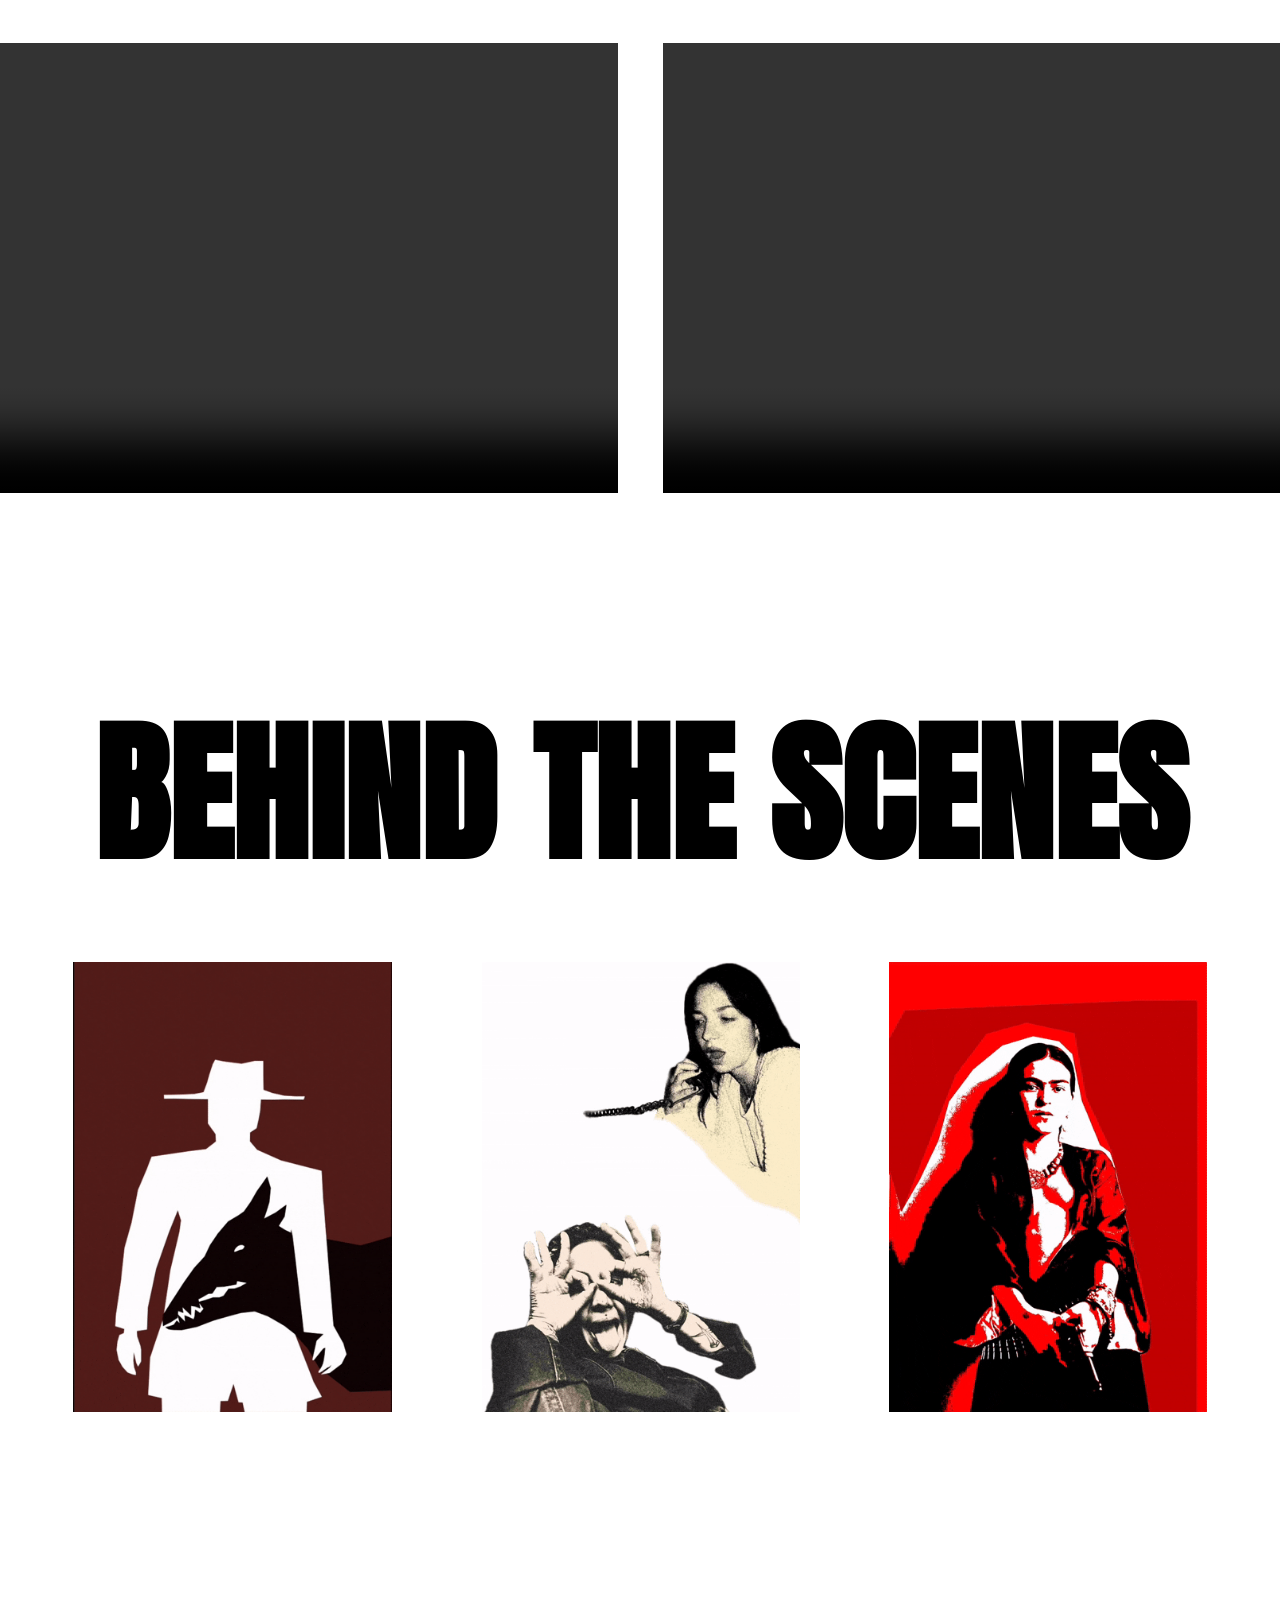
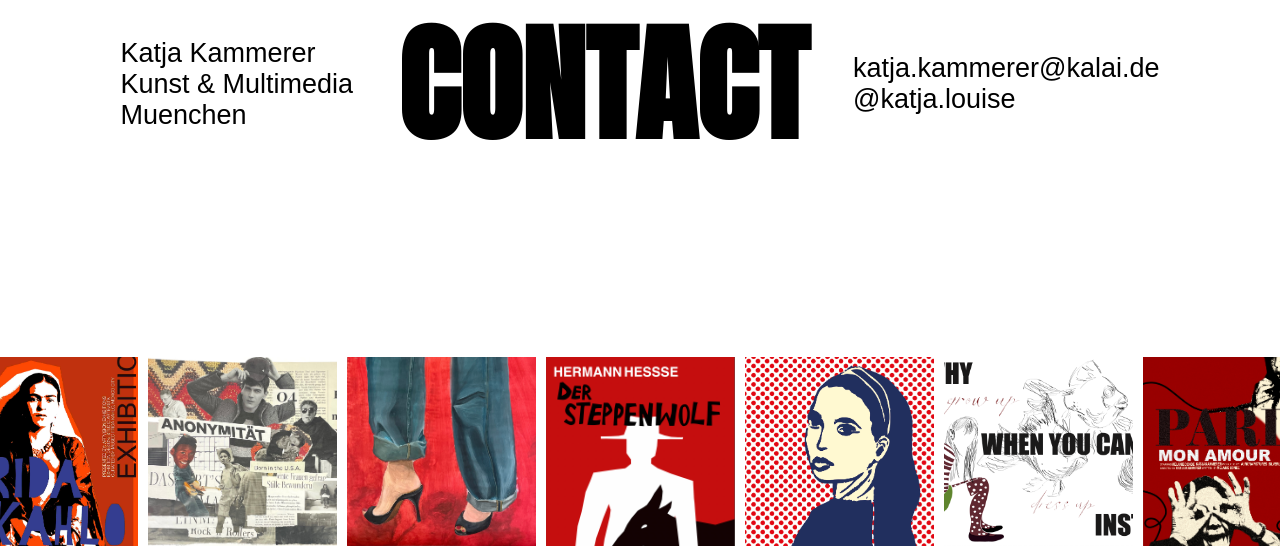
==== commit 9d5d66d9: "commit" ====
--- a/index.html
+++ b/index.html
@@ -29,7 +29,7 @@
         <p class="titles">GRAPHIC DESIGN</p>
         <div class="graphicdesignbilder">
             <a href="./buchcover.html"><img src="./images/11.jpg"></a>
-            <a href="./selbstportrait.html"><img src="./images/parisposter.jpg"></a>
+            <a href="./parisposter.html"><img src="./images/parisposter.jpg"></a>
             <a href="./amelieposter1.html"><img src="./images/filmposteramelie1.png"></a>
             <a href="./amelieposter2.html"><img src="./images/filmposteramelie2.png"></a>
         </div>
@@ -57,7 +57,7 @@
         <p class="titles1">BEHIND THE SCENES</p>
         <div class="gifs">
             <img src="./gifs/steppenwolf.GIF">
-            <img src="./gifs/copy_B715F1EA-2B11-43FB-B0CD-914623AFFC62.gif">
+            <img src="./gifs/parisgif.gif">
             <img src="./gifs/giffrida.gif">
         </div>
     </div>
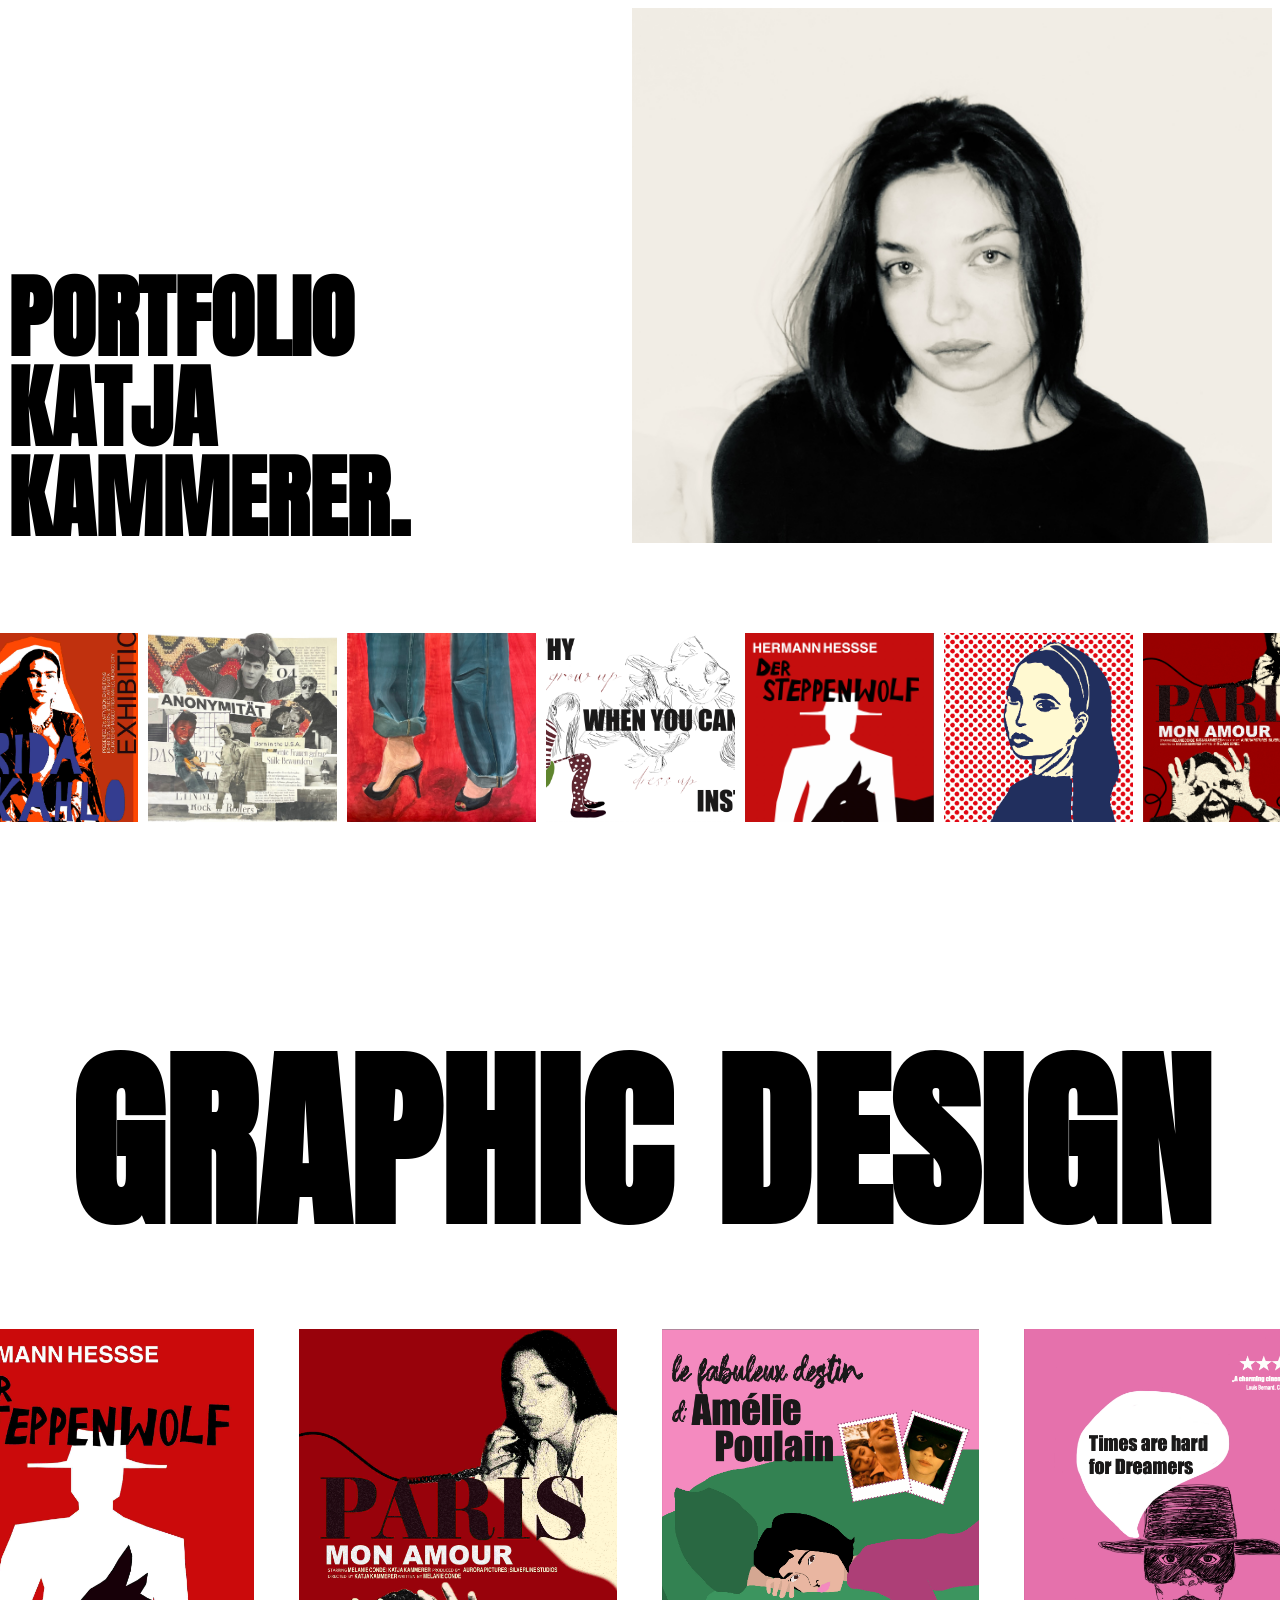
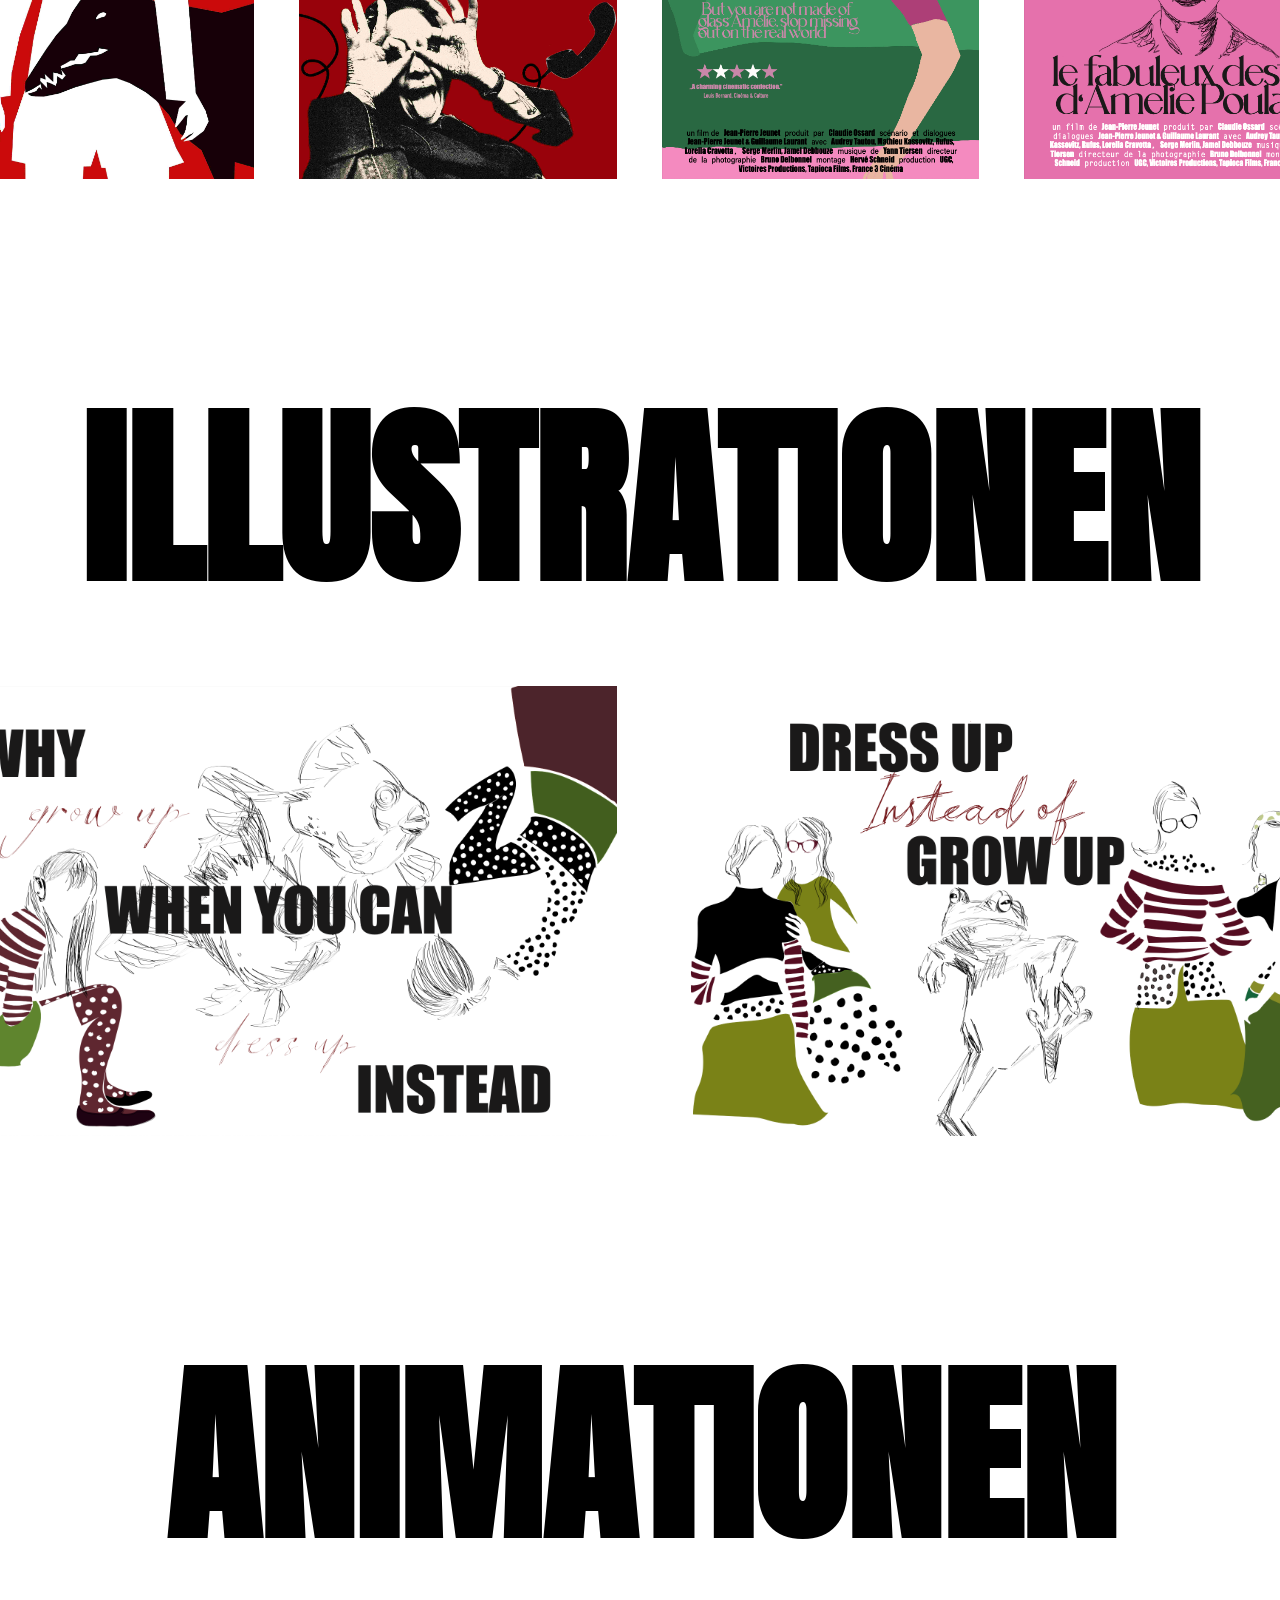
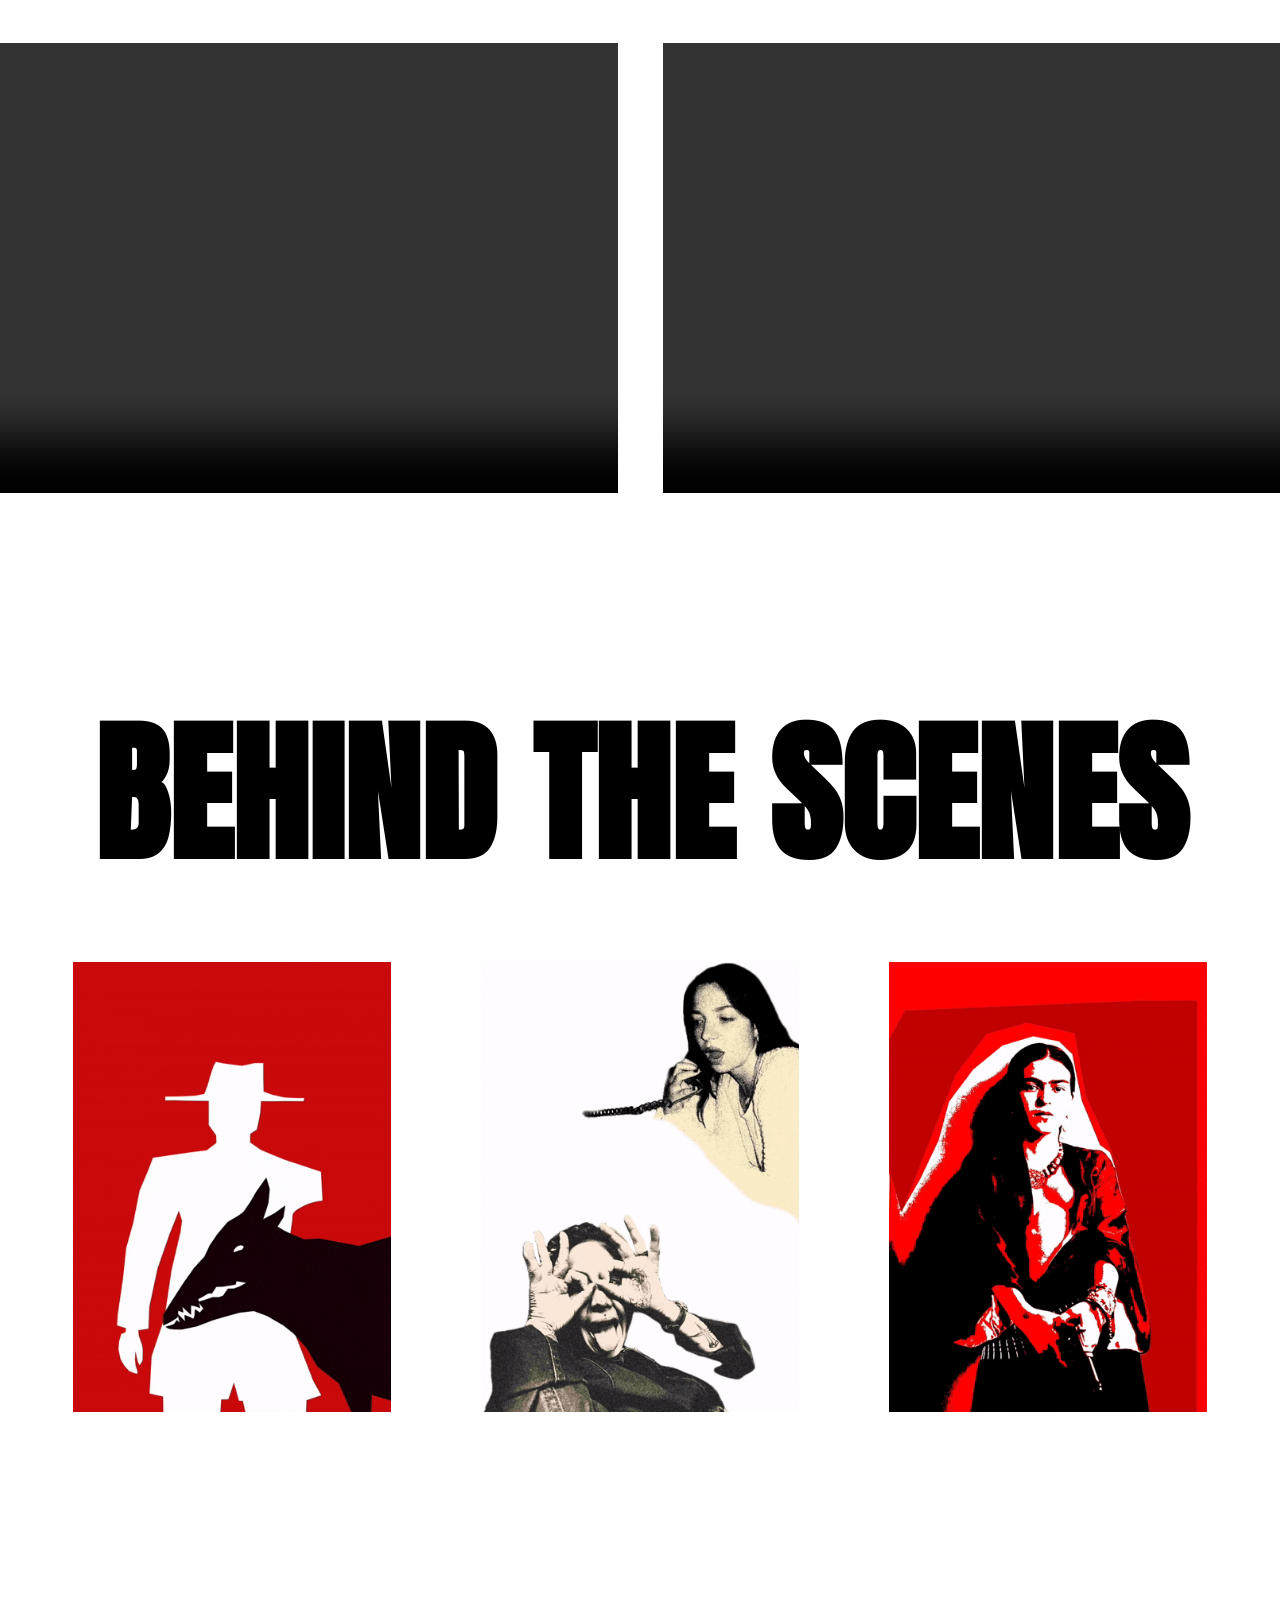
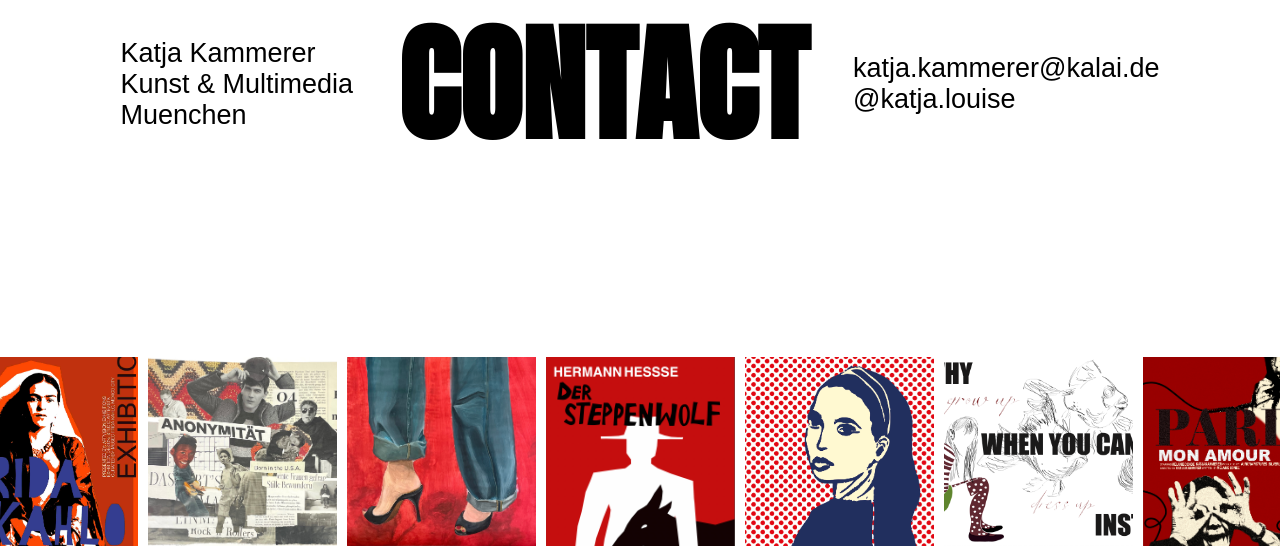
==== commit d4e9c2e5: "commit" ====
--- a/index.html
+++ b/index.html
@@ -56,7 +56,7 @@
     <div>
         <p class="titles1">BEHIND THE SCENES</p>
         <div class="gifs">
-            <img src="./gifs/steppenwolf.GIF">
+            <img src="./gifs/steppenwolfgifrichtig.gif">
             <img src="./gifs/parisgif.gif">
             <img src="./gifs/giffrida.gif">
         </div>
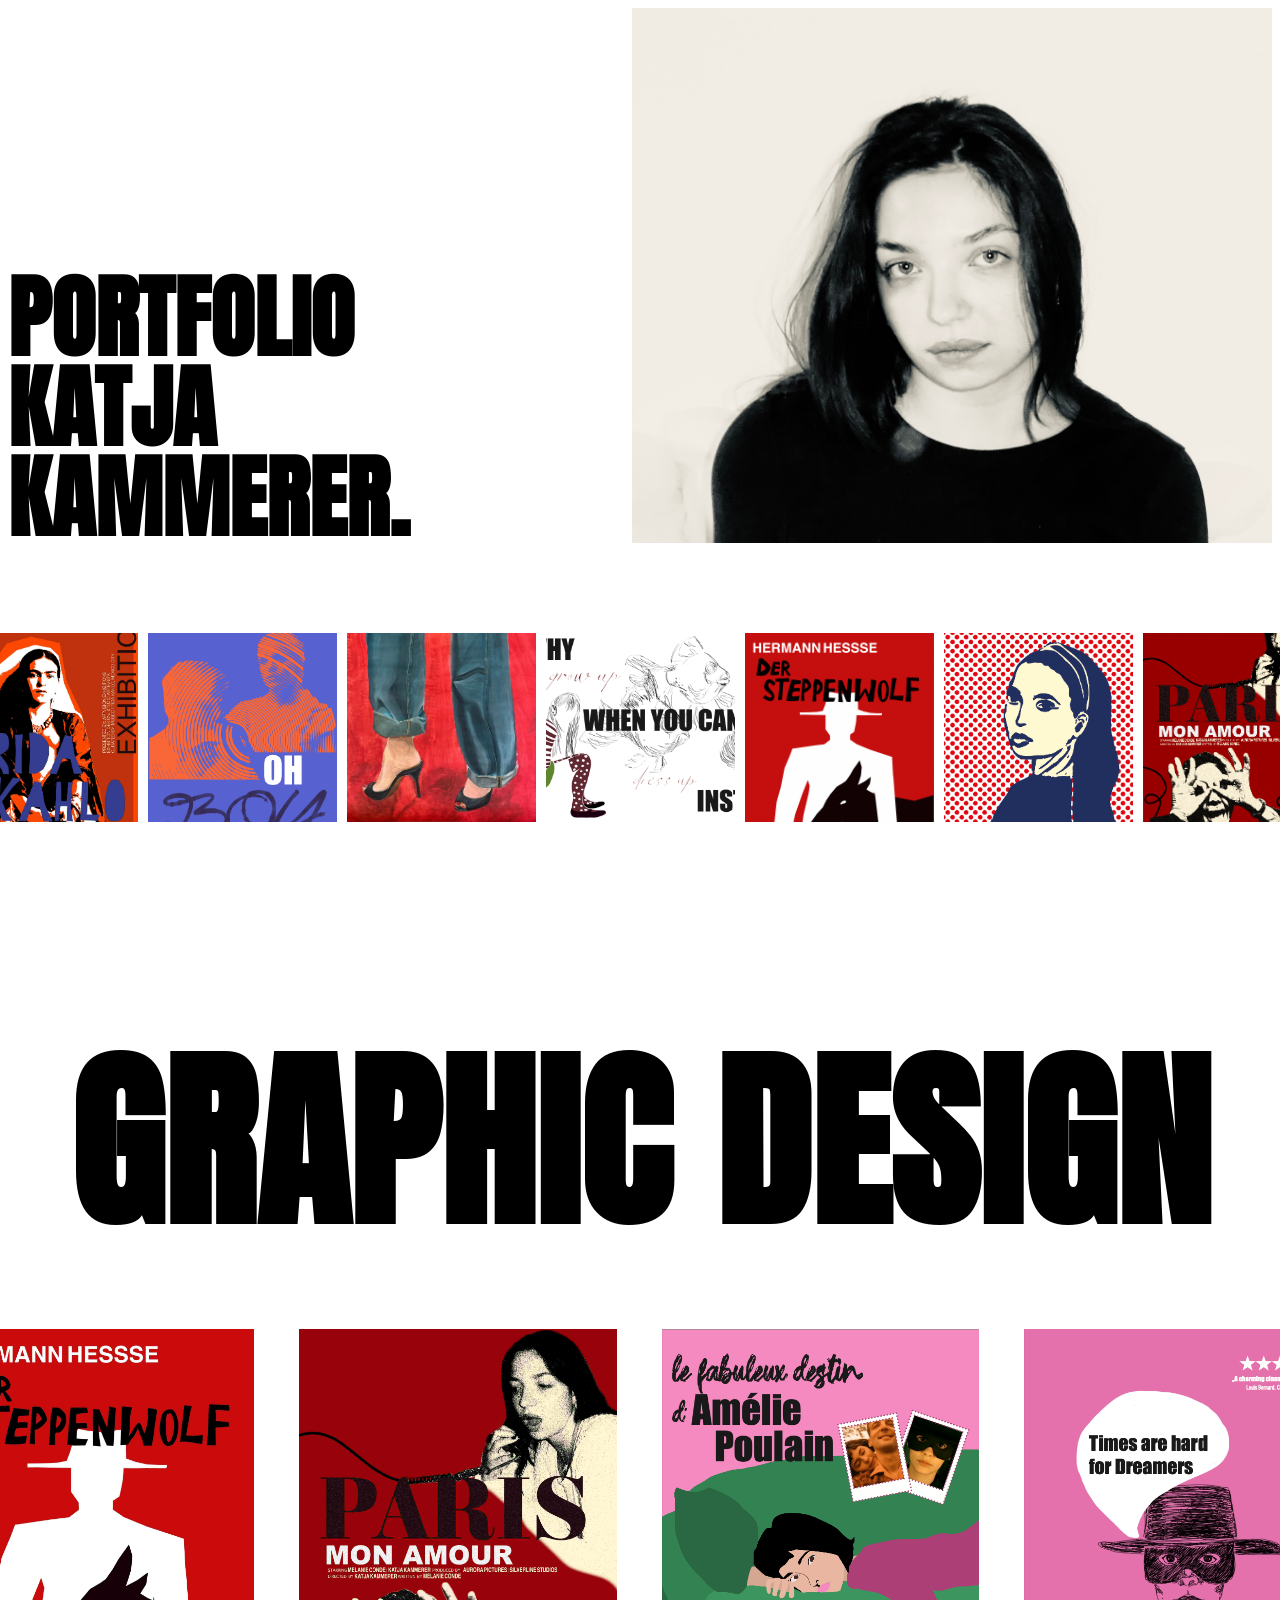
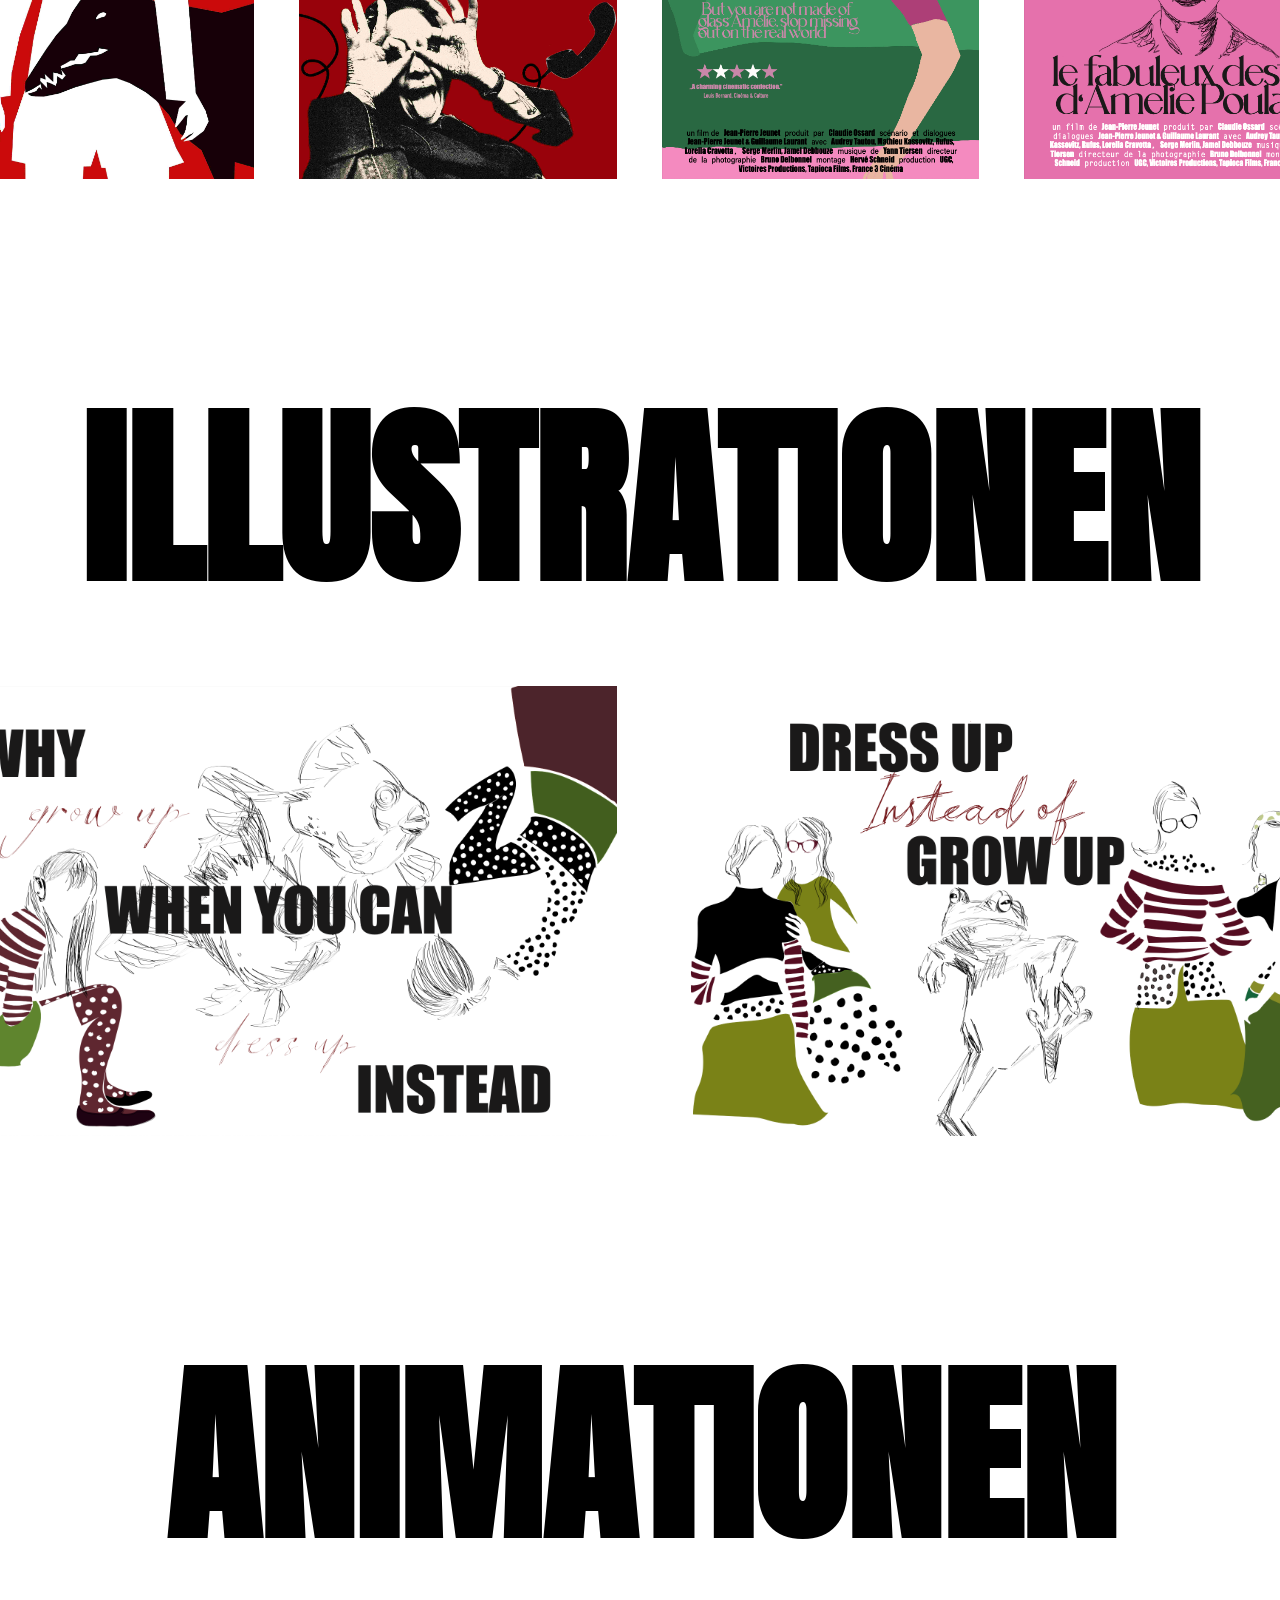
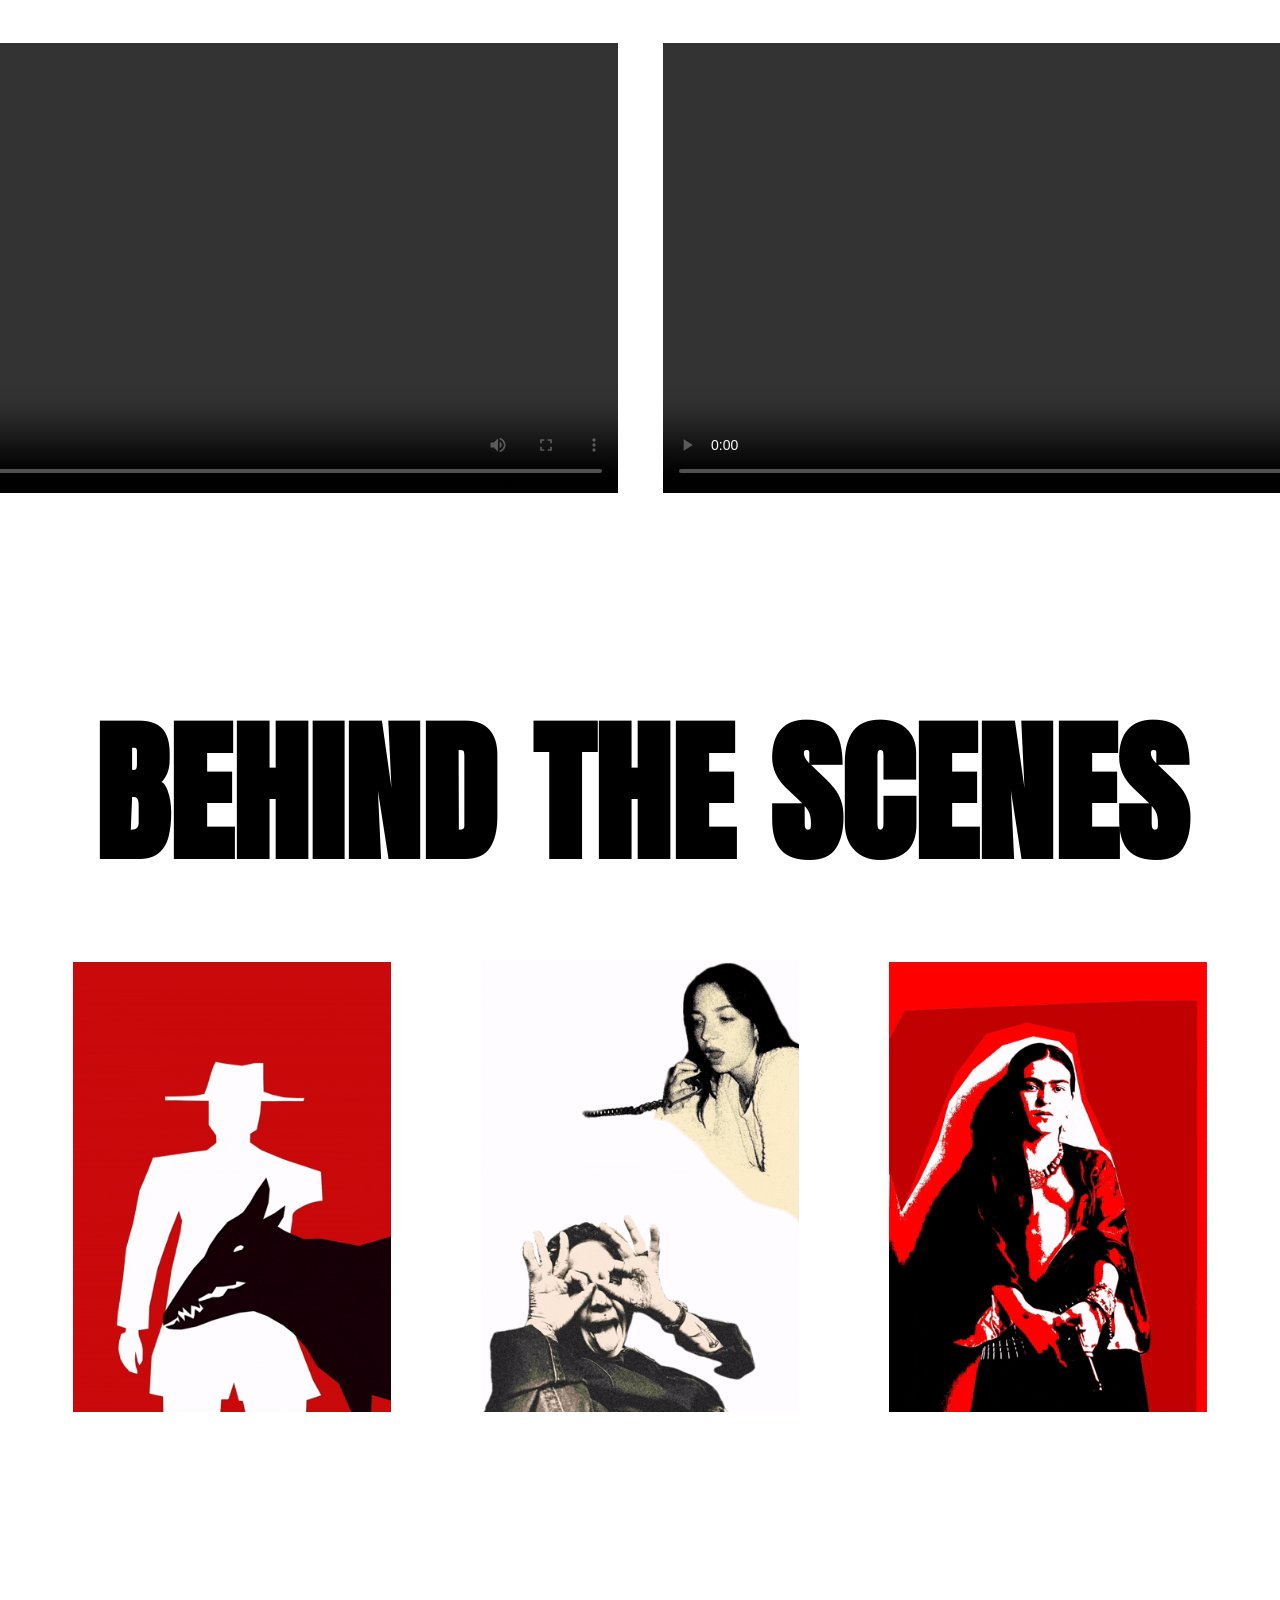
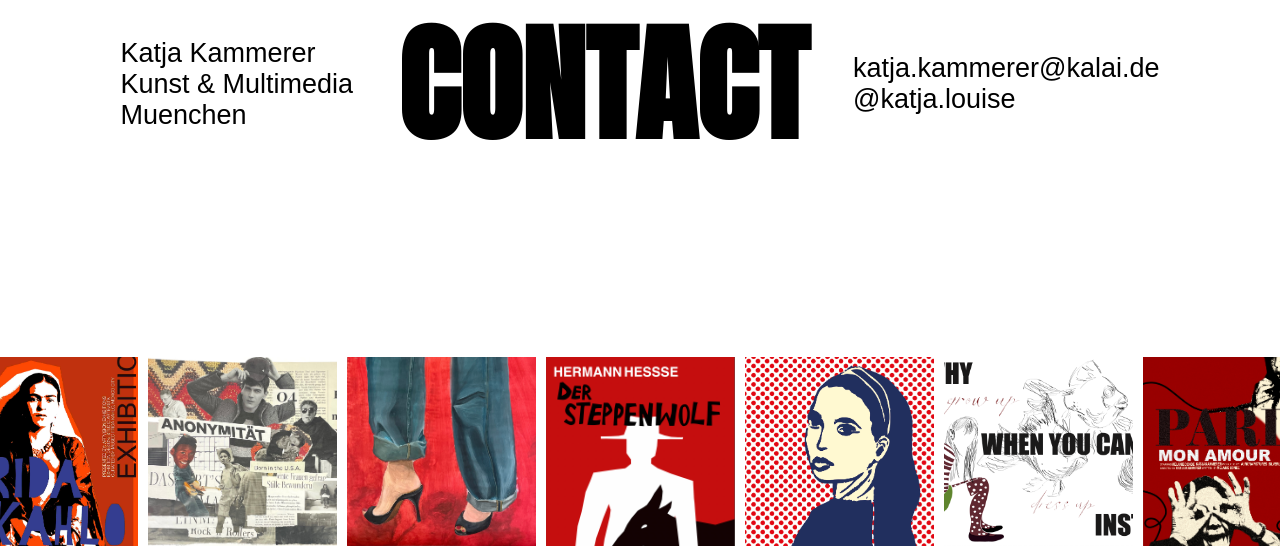
==== commit c9bdd460: "commit" ====
--- a/index.html
+++ b/index.html
@@ -17,7 +17,7 @@
     </div>
     <div class="bilder">
         <a href="./fridaexhibition.html"><img src="./images/fridaklein.png"></a>
-        <a href="./collage.html"><img src="./images/collage.jpg"></a>
+        <a href="./ohboyposter.html"><img src="./images/oh_boy_klein.png"></a>
         <a href="./acryl.html"><img src="./images/acrylschuhe.jpg"></a>
         <a href="./illustration.html"><img src="./images/growupillustration.png"></a>
         <a href="./buchcover.html"><img src="./images/buchcoversteppenwolf.png"></a> 
